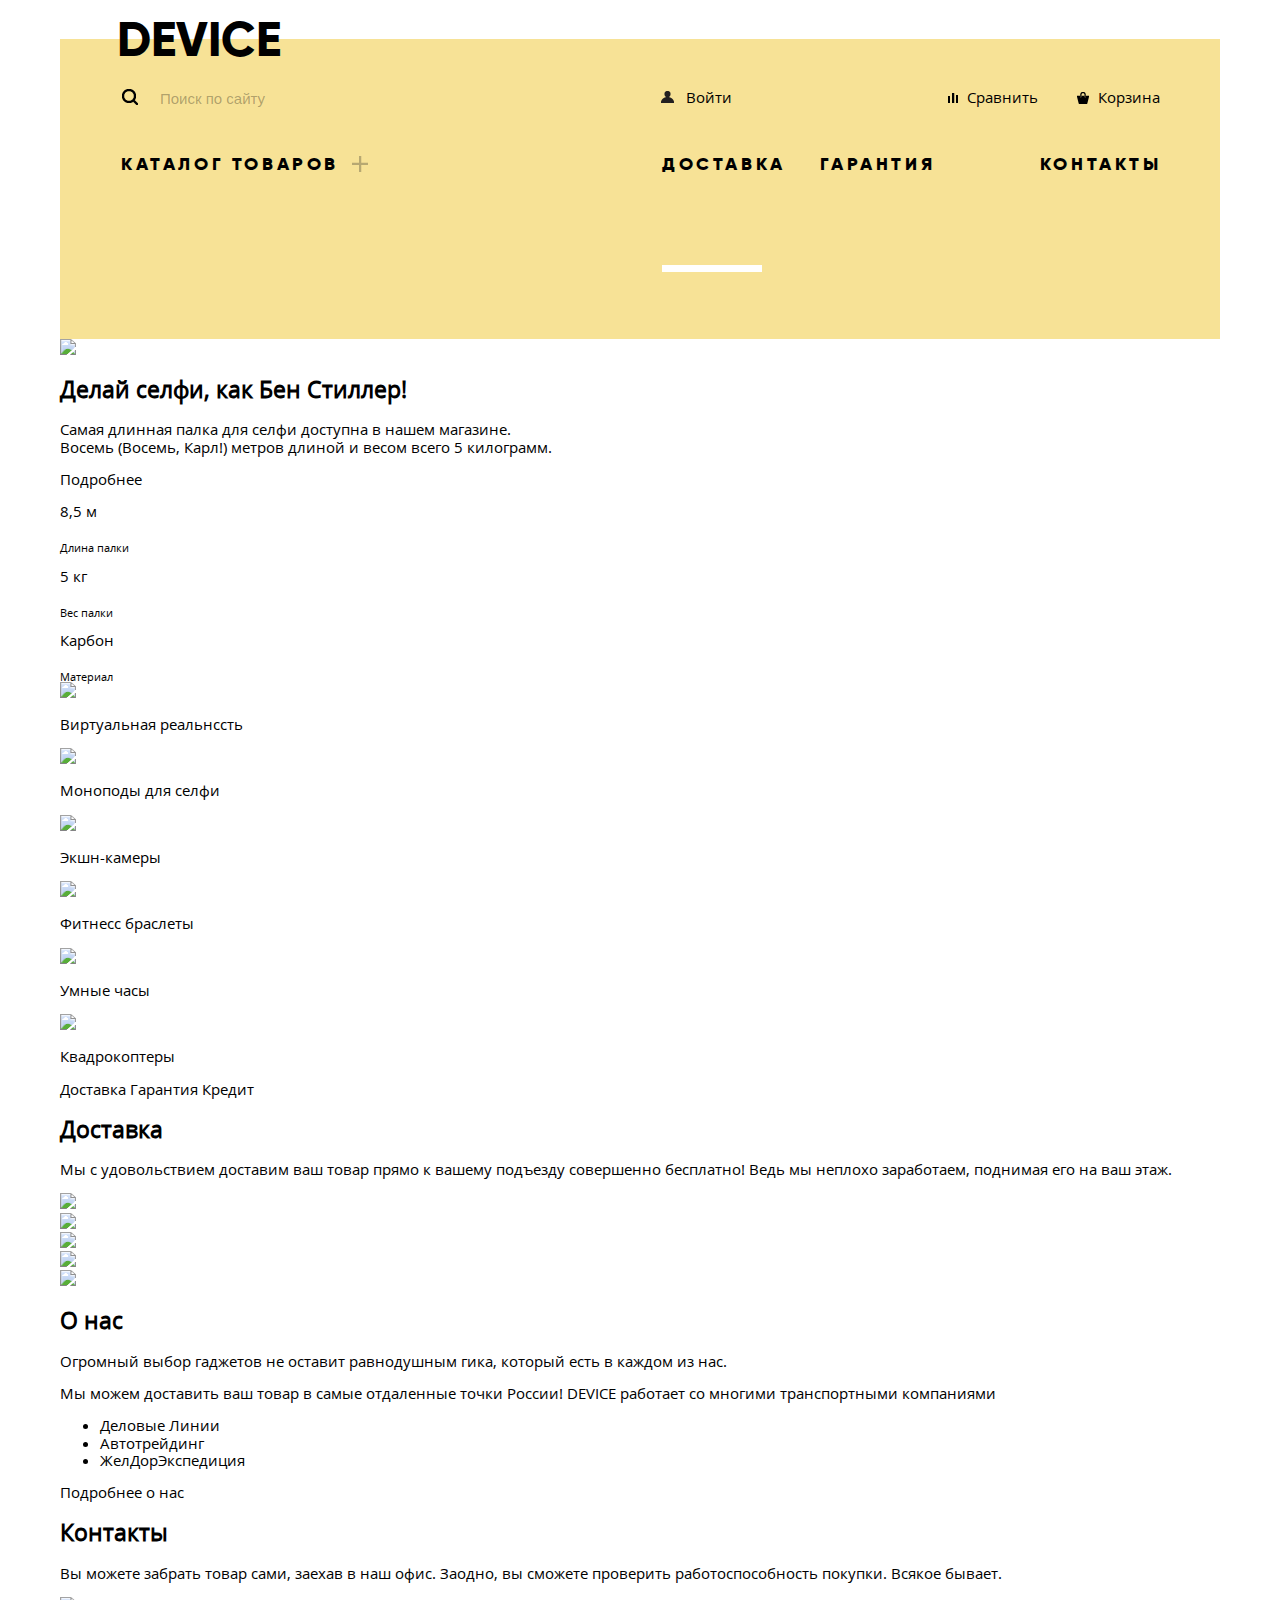
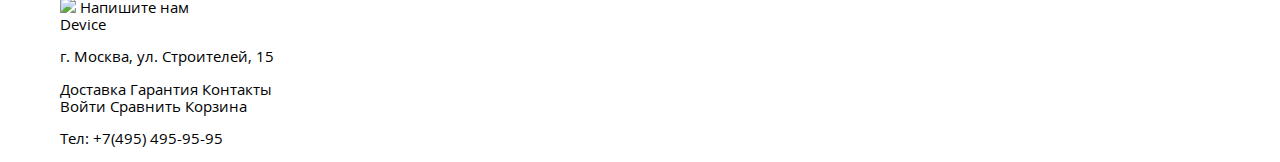
==== index.html @ 9988b288 "dropdown menu and white line" ====
<!doctype html>
<html lang="ru">
<head>
    <meta charset="UTF-8">
    <title>Device</title>
    <link rel="stylesheet" href="css/normalize.css">
    <link rel="stylesheet" href="css/style.css">
</head>
<body>
<header>
    <div class="container">
        <a class="device-logo-header">Device</a>
        <div class="header-orange-background clearfix">
            <div class="top-nav clearfix">
                <nav class="nav-left">
                    <form class="search-form">
                        <label for="search-label"></label>
                        <input id="search-label" type="text" name="search-field" placeholder="Поиск по сайту">
                        <button>Найти</button>
                    </form>
                </nav>
                <nav class="nav-right">
                    <a href="#">Войти</a>
                    <a href="#">Сравнить</a>
                    <a href="#">Корзина</a>
                </nav>
            </div>
            <div class="bottom-nav">
                <nav class="nav-left">
                    <input class="dropdown-checkbox" type="checkbox" id="dropdown-toggle">
                    <label for="dropdown-toggle"><a class="dropdown-link">Каталог товаров</a></label>
                    <nav class="dropdown-menu">
                        <ul>
                            <li><a href="#">Виртуальная реальность</a></li>
                            <li><a href="#">Фитнесс-браслеты</a></li>
                            <li><a href="#">Квадрокоптеры</a></li>
                        </ul>
                        <ul>
                            <li><a href="#">Моноподы для селфи</a></li>
                            <li><a href="#">Умные часы</a></li>
                        </ul>
                        <ul>
                            <li><a href="#">Экшн-камеры</a></li>
                        </ul>
                    </nav>
                </nav>
                <nav class="nav-right">
                    <a href="#">Доставка</a>
                    <a href="#">Гарантия</a>
                    <a href="#">Контакты</a>
                    <div class="white-line">
                    </div>
                </nav>
            </div>

        </div>
        <section class="slider">
            <img class="slider-image" width="#" height="" src="#">
            <div class="slider-description">
                <h2>Делай селфи, как Бен Стиллер!</h2>
                <p>Самая длинная палка для селфи доступна в нашем магазине.<br>
                    Восемь (Восемь, Карл!) метров длиной и весом всего 5 килограмм.
                </p>
                <a class="button">Подробнее</a>
                <div class="slider-buttons"></div>
                <div class="item-specification">
                    <div class="item-description-1">
                        <p>8,5 м</p>
                        <sub>Длина палки</sub>
                    </div>

                    <div class="item-description-2">
                        <p>5 кг</p>
                        <sub>Вес палки</sub>
                    </div>

                    <div class="item-description-3">
                        <p>Карбон</p>
                        <sub>Материал</sub>
                    </div>
                </div>
            </div>
        </section>
    </div>
</header>
<main>
    <div class="container">
        <section class="goods-categories">
            <div class="goods-categories-item">
                <img width="" height="" src="#">
                <p>Виртуальная реальнссть</p>
            </div>

            <div class="goods-categories-item">
                <img width="" height="" src="#">
                <p>Моноподы для селфи</p>
            </div>

            <div class="goods-categories-item">
                <img width="" height="" src="#">
                <p>Экшн-камеры</p>
            </div>

            <div class="goods-categories-item">
                <img width="" height="" src="#">
                <p>Фитнесс браслеты</p>
            </div>

            <div class="goods-categories-item">
                <img width="" height="" src="#">
                <p>Умные часы</p>
            </div>

            <div class="goods-categories-item">
                <img width="" height="" src="#">
                <p>Квадрокоптеры</p>
            </div>
        </section>
    </div>
    <section class="delivery">
        <div class="container">
            <div class="delivery-left-column">
                <a>Доставка</a>
                <a class="button">Гарантия</a>
                <a class="button">Кредит</a>
            </div>
            <div class="delivery-right-column">
                <h2>Доставка</h2>
                <p>Мы с удовольствием доставим ваш товар прямо к вашему подъезду совершенно бесплатно! Ведь мы неплохо
                    заработаем, поднимая его на ваш этаж.</p>
                <img width="" height="" src="#">
            </div>
        </div>
    </section>
    <section class="brands">
        <div class="container">
            <div class="brand-item"><img src="#" width="" height=""></div>
            <div class="brand-item"><img src="#" width="" height=""></div>
            <div class="brand-item"><img src="#" width="" height=""></div>
            <div class="brand-item"><img src="#" width="" height=""></div>
        </div>
    </section>
    <section class="about-and-contacts">
        <div class="container">
            <div class="about">
                <h2>О нас</h2>
                <p>Огромный выбор гаджетов не оставит равнодушным гика, который есть в каждом из нас.</p>
                <p>Мы можем доставить ваш товар в самые отдаленные точки России! DEVICE работает со многими
                    транспортными компаниями</p>
                <ul>
                    <li>Деловые Линии</li>
                    <li>Автотрейдинг</li>
                    <li>ЖелДорЭкспедиция</li>
                </ul>
                <a class="button">Подробнее о нас</a>
            </div>
            <div class="contacts">
                <h2>Контакты</h2>
                <p>
                    Вы можете забрать товар сами, заехав в наш офис. Заодно, вы сможете проверить работоспособность
                    покупки.
                    Всякое бывает.
                </p>
                <img width="" height="" src="#">
                <a class="button">Напишите нам</a>
            </div>
        </div>
    </section>
</main>
<footer>
    <div class="container">
        <div class="footer-left">
            <a class="device-logo-footer">Device</a>
            <p>г. Москва, ул. Строителей, 15</p>
        </div>
        <div class="footer-center">
            <a>Доставка</a>
            <a>Гарантия</a>
            <a>Контакты</a>
            <div class="footer-soc-buttons">
                <a href="#"></a>
                <a href="#"></a>
                <a href="#"></a>
            </div>
        </div>
        <div class="footer-right">
            <a>Войти</a>
            <a>Сравнить</a>
            <a>Корзина</a>
            <p class="footer-tel">Тел: +7(495) 495-95-95 </p>
            <a class="footer-logo"></a>
        </div>
    </div>
</footer>
</body>
</html>
---- css/style.css ----
/* --------------------- general ------------------- */

@font-face {
    font-family: "Gilroy";
    src: url(../fonts/gilroylight.woff);
    font-weight: 300;
}

@font-face {
    font-family: "Gilroy";
    src: url(../fonts/gilroyextrabold.woff);
    font-weight: 800;
}

@font-face {
    font-family: "Open Sans";
    src: url(../fonts/opensans.woff);
    font-weight: normal;
}

@font-face {
    font-family: "Open Sans";
    src: url(../fonts/opensanslight.woff);
    font-weight: 300;
}

body {
    font-family: "Open Sans", Arial, sans-serif;
    font-size: 15px;
}

.container {
    width: 1200px;
    padding: 0 20px;
    margin: 0 auto;
    box-sizing: border-box;
}

.clearfix::after {
    content: "";
    display: block;
    clear: both;
}

/* --------------------- header ------------------- */
header a {
    color: black;
    text-decoration: none;
}

.header-orange-background {
    position: relative;
    max-height: 300px;
    background-color: #f7e296;
    padding: 50px 56px;
    padding-bottom: 67px;
    margin-top: -16px;
}

.device-logo-header {
    font-family: "Gilroy", "Verdana", sans-serif;
    font-size: 48px;
    font-weight: 800;
    text-transform: uppercase;
    position: relative;
    top: 12px;
    left: 57px;
    z-index: 10;
}

.nav-left {
    float: left;
    width: 502px;
}

.nav-right {
    float: right;
    width: 502px;
}

.top-nav {
    margin-bottom: 25px;
}

.top-nav .nav-left {
    margin-left: 44px;
    height: 40px;
}

.search-form {
    float: left;
    margin-left: -35px;
    width: 400px;
    background-color: #f7e296;
    border: none;
    padding-bottom: 14px;
    background-repeat: no-repeat;
}

.search-form button {
    position: absolute;
    top: 34px;
    left: 400px;
    background-color: #f7e296;
    border: 2px solid black;
    padding: 15px 20px;
    display: none;
}


.search-form input {
    background-color: #f7e296;
    border: none;
    width: 353px;
    padding-left: 35px;
}

.search-form label {
    position: absolute;
    left: 62px;
    width: 20px;
    height: 20px;
    content: "";
    background-image: url("../img/spritesheet.png");
    background-position: -20px -287px;
    cursor: pointer;
}

.search-form input::placeholder {
    color: rgba(0, 0, 0, 0.3);
}

.top-nav .nav-right a {
    margin-left: 24px;
}

.top-nav .nav-right a:nth-of-type(1) {
    margin-right: 207px;
}

.top-nav .nav-right a:nth-of-type(3) {
    margin-left: 56px;
}

.top-nav .nav-right a:nth-of-type(1)::before {
    position: absolute;
    top: 52px;
    left: 601px;
    content: '';
    width: 26px;
    height: 26px;
    background-image: url("../img/spritesheet.png");
    background-position: -20px -439px;
}

.top-nav .nav-right a:nth-of-type(2)::before {
    position: absolute;
    top: 54px;
    left: 888px;
    content: '';
    width: 26px;
    height: 26px;
    background-image: url("../img/spritesheet.png");
    background-position: -20px -72px;
}

.top-nav .nav-right a:nth-of-type(3)::before {
    position: absolute;
    top: 53px;
    left: 1017px;
    content: '';
    width: 26px;
    height: 26px;
    background-image: url("../img/spritesheet.png");
    background-position: -20px -20px;
}

.bottom-nav {
    font-family: "Gilroy", Verdana, sans-serif;
    font-size: 18px;
    letter-spacing: 0.2em;
    font-weight: 800;
    text-transform: uppercase;
}

.bottom-nav .nav-right a {
    margin-right: 26px;
}

.bottom-nav .nav-right a:last-of-type {
    margin-left: 70px;
    margin-right: 0;
}

.bottom-nav .nav-left a:first-of-type {
    margin-left: 5px;
}

/* ---------------- dropdown menu
 -----------------*/

.dropdown-menu {
    position: absolute;
    top: 145px;
    left: 15px;
    width: 1100px;
    display: none;

    background-color: #f7e296;
    z-index: 100;
}

.dropdown-checkbox {
    display: none;
}

.dropdown-link {
    cursor: pointer;
}

.dropdown-link::after {
    position: absolute;
    top: 117px;
    left: 292px;
    content: '';
    width: 26px;
    height: 26px;
    background-image: url("../img/spritesheet.png");
    background-position: -20px -231px;
    cursor: pointer
}

.dropdown-checkbox:checked ~ .dropdown-menu {
    display: block;
}

.dropdown-menu li {
    margin: 0;
    padding: 0;
    list-style: none;
    display: inline-block;
}

.dropdown-menu a {
    font-family: "Open Sans", "Verdana", sans-serif;
    font-size: 15px;
    text-transform: none;
    letter-spacing: normal;
    font-weight: 400;
}

/* ------------  hover and
                 focus states
 */


.device-logo-header:hover {
    color: #464646;
}

.device-logo-header:focus {
    color: #666666;
}

.top-nav a:hover {
    color: rgba(0,0,0, 0.6);
}

.top-nav a:focus {
    color: rgba(0,0,0, 0.3)
}

.top-nav a:hover::before {
    opacity: 0.6;
}

.top-nav a:focus::before {
    opacity: 0.3;
}

.bottom-nav a:hover {
    color: rgba(0,0,0, 0.6);
}

.bottom-nav a:focus {
    color: rgba(0,0,0, 0.3);
}



.bottom-nav a:hover::after {
    opacity: 0.6;
}

.bottom-nav a:focus::after {
    opacity: 0.3;
}


.search-form input:hover::placeholder {
    color: rgba(0, 0, 0, 0.6);
}


.search-form input:focus {
    outline: none;
    border-bottom: 2px solid black;
    padding-bottom: 15px;
}

.search-form input:focus + button {
    display: block;
}

.search-form input:focus + button:hover {
    background-color: black;
    color: white;
    cursor: pointer;
}


.search-form input:focus + button:focus {
    background-color: black;
    color: rgba(255,255,255, 0.3);
    display: block;
}

.search-form button:hover {
    display: inline-block;
    background-color: black;
    color: rgba(255,255,255, 0.3);
}



/* --------------------- index.html ------------------- */
.white-line {
    background-color: #fff;
    width: 100px;
    height: 7px;
    margin-top: 90px;
}





/* --------------------- catalog.html ------------------- */
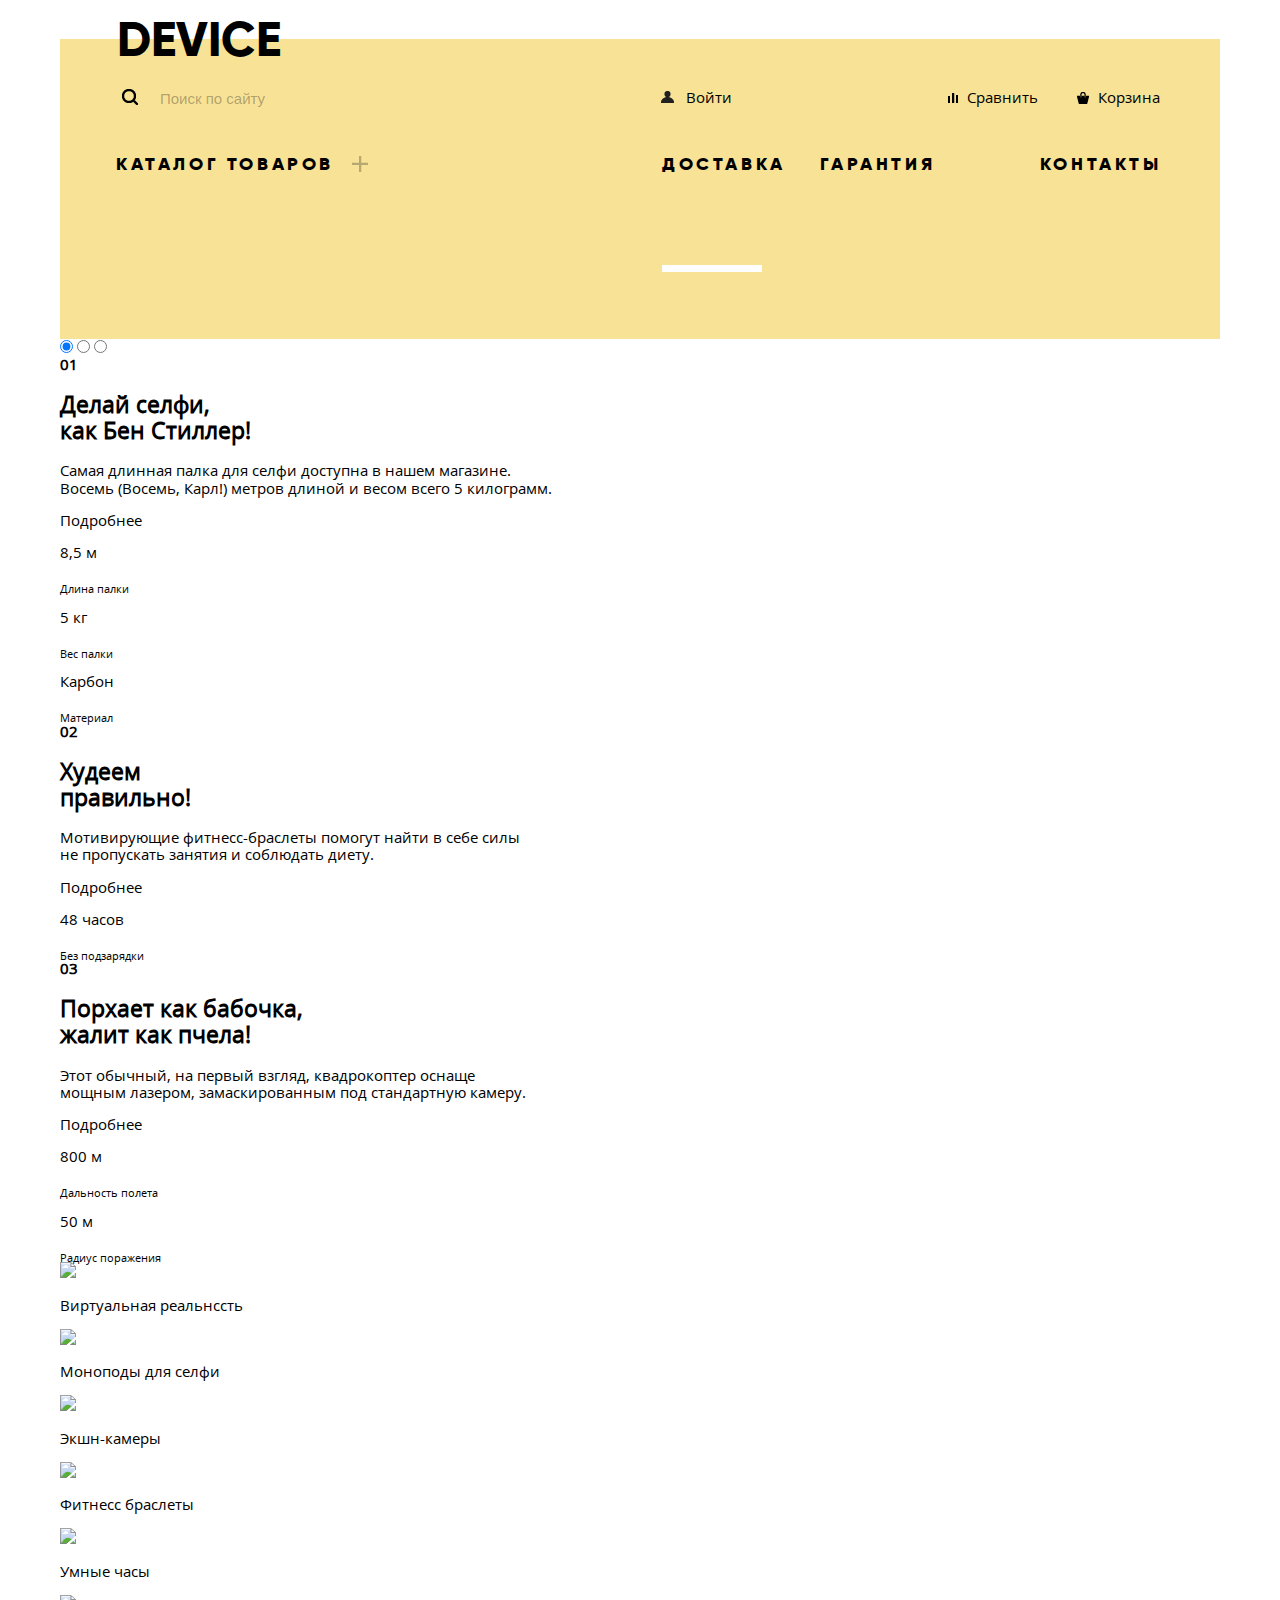
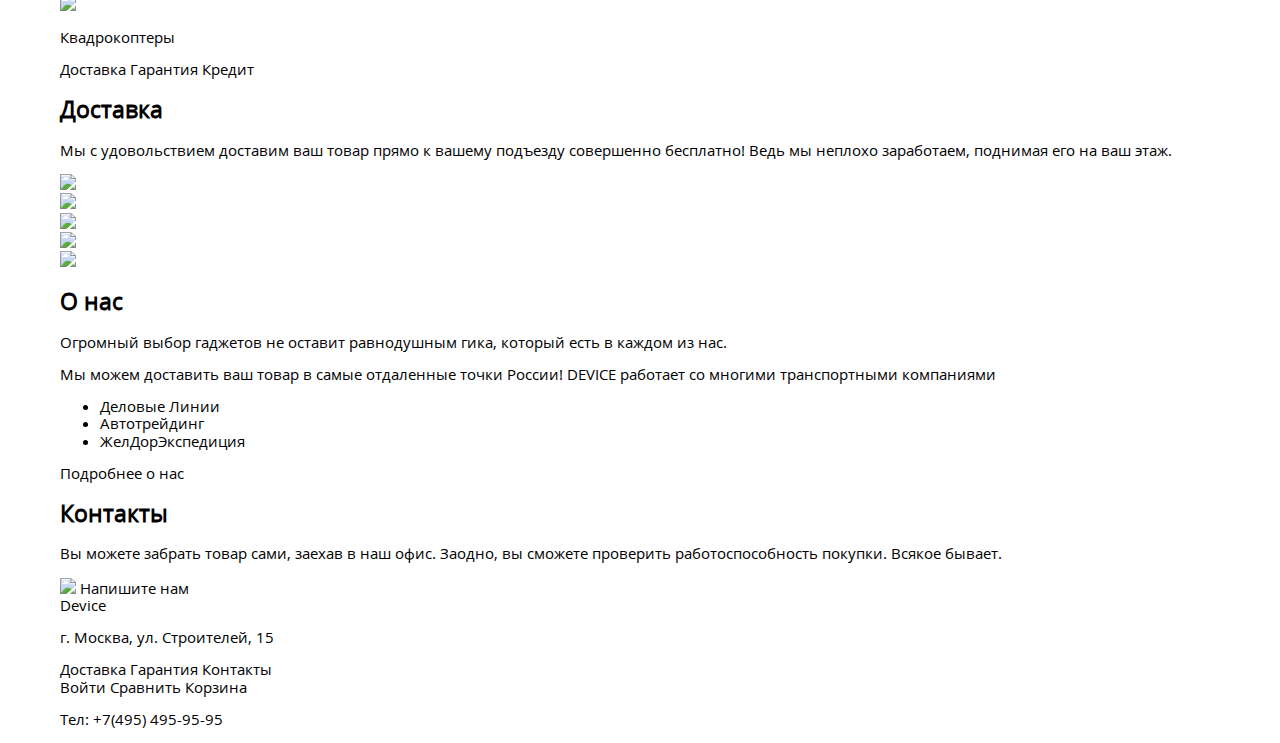
==== commit 18c8d022: "html mark-up for slider rewritten" ====
--- a/index.html
+++ b/index.html
@@ -28,7 +28,7 @@
             <div class="bottom-nav">
                 <nav class="nav-left">
                     <input class="dropdown-checkbox" type="checkbox" id="dropdown-toggle">
-                    <label for="dropdown-toggle"><a class="dropdown-link">Каталог товаров</a></label>
+                    <label for="dropdown-toggle" class="dropdown-link">Каталог товаров</label>
                     <nav class="dropdown-menu">
                         <ul>
                             <li><a href="#">Виртуальная реальность</a></li>
@@ -55,14 +55,21 @@
 
         </div>
         <section class="slider">
-            <img class="slider-image" width="#" height="" src="#">
-            <div class="slider-description">
-                <h2>Делай селфи, как Бен Стиллер!</h2>
+            <input type="radio" id="btn-1" name="toggle" checked>
+            <input type="radio" id="btn-2" name="toggle">
+            <input type="radio" id="btn-3" name="toggle">
+            <div class="slider-controls">
+                <label for="btn-1"></label>
+                <label for="btn-2"></label>
+                <label for="btn-3"></label>
+            </div>
+            <div class="slide">
+                <b class="slide-number">01</b>
+                <h2>Делай селфи, <br>
+                как Бен Стиллер!</h2>
                 <p>Самая длинная палка для селфи доступна в нашем магазине.<br>
-                    Восемь (Восемь, Карл!) метров длиной и весом всего 5 килограмм.
-                </p>
+                    Восемь (Восемь, Карл!) метров длиной и весом всего 5 килограмм.</p>
                 <a class="button">Подробнее</a>
-                <div class="slider-buttons"></div>
                 <div class="item-specification">
                     <div class="item-description-1">
                         <p>8,5 м</p>
@@ -80,6 +87,42 @@
                     </div>
                 </div>
             </div>
+            <div class="slide">
+                <b class="slide-number">02</b>
+                <h2>Худеем <br>
+                правильно!</h2>
+                <p>Мотивирующие фитнесс-браслеты помогут найти в себе силы<br>
+                    не пропускать занятия и соблюдать диету.</p>
+                <a class="button">Подробнее</a>
+                <div class="item-specification">
+                    <div class="item-description-1">
+                        <p>48 часов</p>
+                        <sub>Без подзарядки</sub>
+                    </div>
+                </div>
+            </div>
+            <div class="slide">
+                <b class="slide-number">03</b>
+                <h2>Порхает как бабочка, <br>
+                    жалит как пчела!</h2>
+                <p>Этот обычный, на первый взгляд, квадрокоптер оснаще<br>
+                    мощным лазером, замаскированным под стандартную камеру.
+                </p>
+                <a class="button">Подробнее</a>
+                <div class="item-specification">
+                    <div class="item-description-1">
+                        <p>800 м</p>
+                        <sub>Дальность полета</sub>
+                    </div>
+
+                    <div class="item-description-2">
+                        <p>50 м</p>
+                        <sub>Радиус поражения</sub>
+                    </div>
+                </div>
+            </div>
+
+
         </section>
     </div>
 </header>
--- a/css/style.css
+++ b/css/style.css
@@ -207,7 +207,7 @@
     display: none;
 
     background-color: #f7e296;
-    z-index: 100;
+    z-index: 1000;
 }
 
 .dropdown-checkbox {
@@ -287,13 +287,26 @@
 }
 
 
-
 .bottom-nav a:hover::after {
     opacity: 0.6;
 }
 
 .bottom-nav a:focus::after {
     opacity: 0.3;
+}
+
+.dropdown-link:active {
+    color: rgba(0,0,0, 0.3);
+}
+
+.dropdown-link::after:active {
+    color: rgba(0,0,0, 0.1);
+    opacity: 0.1;
+}
+
+.dropdown-link:hover,
+.dropdown-link:hover::after {
+    opacity: 0.6;
 }
 
 
@@ -343,6 +356,17 @@
 
 
 
+/* ------------------ slider
+
+ */
+.slider {
+    position: relative;
+    z-index: 100;
+}
+
+
+
+
 
 
 /* --------------------- catalog.html ------------------- */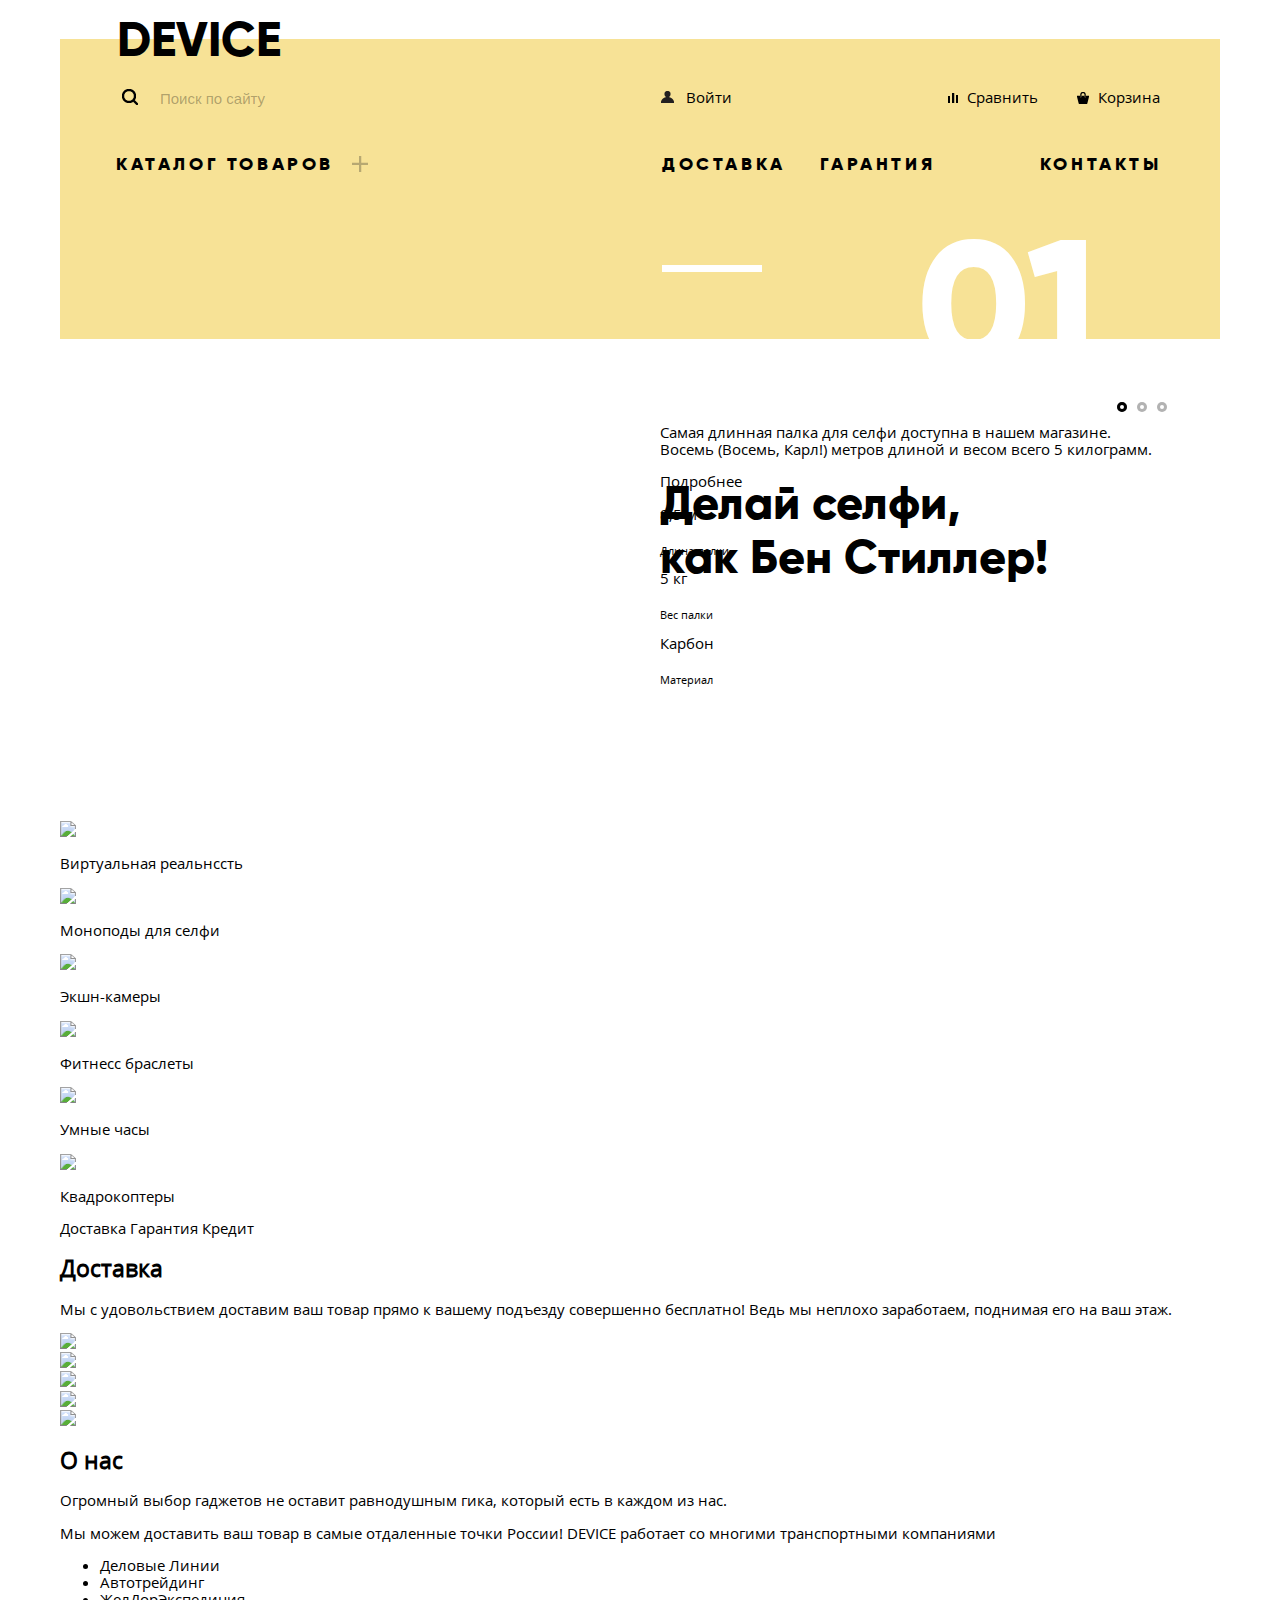
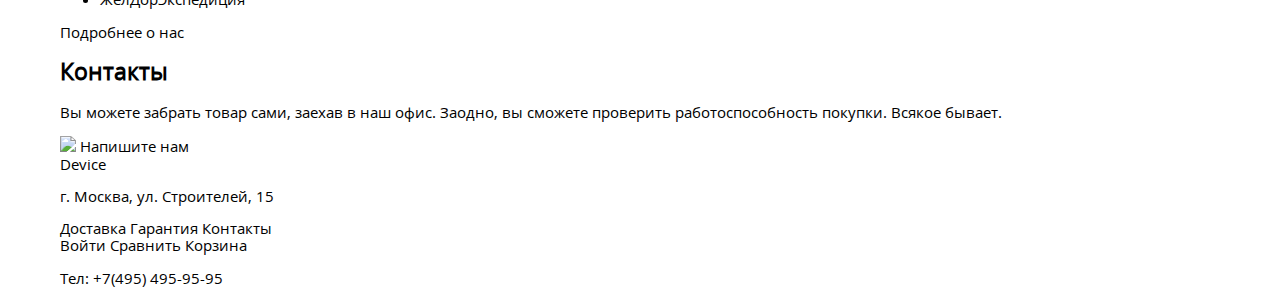
==== commit 5c8139b1: "slider in process" ====
--- a/index.html
+++ b/index.html
@@ -54,7 +54,7 @@
             </div>
 
         </div>
-        <section class="slider">
+        <section class="slider clearfix">
             <input type="radio" id="btn-1" name="toggle" checked>
             <input type="radio" id="btn-2" name="toggle">
             <input type="radio" id="btn-3" name="toggle">
@@ -63,61 +63,76 @@
                 <label for="btn-2"></label>
                 <label for="btn-3"></label>
             </div>
-            <div class="slide">
-                <b class="slide-number">01</b>
-                <h2>Делай селфи, <br>
-                как Бен Стиллер!</h2>
-                <p>Самая длинная палка для селфи доступна в нашем магазине.<br>
-                    Восемь (Восемь, Карл!) метров длиной и весом всего 5 килограмм.</p>
-                <a class="button">Подробнее</a>
-                <div class="item-specification">
-                    <div class="item-description-1">
-                        <p>8,5 м</p>
-                        <sub>Длина палки</sub>
-                    </div>
-
-                    <div class="item-description-2">
-                        <p>5 кг</p>
-                        <sub>Вес палки</sub>
-                    </div>
-
-                    <div class="item-description-3">
-                        <p>Карбон</p>
-                        <sub>Материал</sub>
+            <div class="slides">
+                <div class="slide">
+                    <div class="slide-image">
+                    </div>
+                    <div class="slide-description">
+                        <b class="slide-number">01</b>
+                        <h2>Делай селфи, <br>
+                            как Бен Стиллер!</h2>
+                        <p>Самая длинная палка для селфи доступна в нашем магазине.<br>
+                            Восемь (Восемь, Карл!) метров длиной и весом всего 5 килограмм.</p>
+                        <a class="button">Подробнее</a>
+                        <div class="item-specification">
+                            <div class="item-description-1">
+                                <p>8,5 м</p>
+                                <sub>Длина палки</sub>
+                            </div>
+
+                            <div class="item-description-2">
+                                <p>5 кг</p>
+                                <sub>Вес палки</sub>
+                            </div>
+
+                            <div class="item-description-3">
+                                <p>Карбон</p>
+                                <sub>Материал</sub>
+                            </div>
+                        </div>
                     </div>
                 </div>
-            </div>
-            <div class="slide">
-                <b class="slide-number">02</b>
-                <h2>Худеем <br>
-                правильно!</h2>
-                <p>Мотивирующие фитнесс-браслеты помогут найти в себе силы<br>
-                    не пропускать занятия и соблюдать диету.</p>
-                <a class="button">Подробнее</a>
-                <div class="item-specification">
-                    <div class="item-description-1">
-                        <p>48 часов</p>
-                        <sub>Без подзарядки</sub>
+                <div class="slide">
+                    <div class="slide-image">
+                    </div>
+                    <div class="slide-description">
+                        <b class="slide-number">02</b>
+                        <h2>Худеем <br>
+                            правильно!</h2>
+                        <p>Мотивирующие фитнесс-браслеты помогут найти в себе силы<br>
+                            не пропускать занятия и соблюдать диету.</p>
+                        <a class="button">Подробнее</a>
+                        <div class="item-specification">
+                            <div class="item-description-1">
+                                <p>48 часов</p>
+                                <sub>Без подзарядки</sub>
+                            </div>
+                        </div>
                     </div>
                 </div>
-            </div>
-            <div class="slide">
-                <b class="slide-number">03</b>
-                <h2>Порхает как бабочка, <br>
-                    жалит как пчела!</h2>
-                <p>Этот обычный, на первый взгляд, квадрокоптер оснаще<br>
-                    мощным лазером, замаскированным под стандартную камеру.
-                </p>
-                <a class="button">Подробнее</a>
-                <div class="item-specification">
-                    <div class="item-description-1">
-                        <p>800 м</p>
-                        <sub>Дальность полета</sub>
-                    </div>
-
-                    <div class="item-description-2">
-                        <p>50 м</p>
-                        <sub>Радиус поражения</sub>
+                <div class="slide">
+                    <div class="slide-image">
+
+                    </div>
+                    <div class="slide-description">
+                        <b class="slide-number">03</b>
+                        <h2>Порхает как бабочка, <br>
+                            жалит как пчела!</h2>
+                        <p>Этот обычный, на первый взгляд, квадрокоптер оснаще<br>
+                            мощным лазером, замаскированным под стандартную камеру.
+                        </p>
+                        <a class="button">Подробнее</a>
+                        <div class="item-specification">
+                            <div class="item-description-1">
+                                <p>800 м</p>
+                                <sub>Дальность полета</sub>
+                            </div>
+
+                            <div class="item-description-2">
+                                <p>50 м</p>
+                                <sub>Радиус поражения</sub>
+                            </div>
+                        </div>
                     </div>
                 </div>
             </div>
--- a/css/style.css
+++ b/css/style.css
@@ -242,7 +242,7 @@
 }
 
 .dropdown-menu a {
-    font-family: "Open Sans", "Verdana", sans-serif;
+    font-family: "Open Sans", "Arial", sans-serif;
     font-size: 15px;
     text-transform: none;
     letter-spacing: normal;
@@ -361,10 +361,98 @@
  */
 .slider {
     position: relative;
+    bottom: 137px;
     z-index: 100;
 }
 
-
+.slider-image {
+    float: left;
+    width: 500px;
+    margin-left: 60px;
+    position: relative;
+}
+
+.slide-description {
+    float: right;
+    width: 500px;
+    margin-right: 60px;
+    position: relative;
+}
+
+.slider input[type=radio]{
+    position: absolute;
+    opacity: 0;
+}
+
+.slider-controls {
+    position: absolute;
+    right: 50px;
+    top: 200px;
+    z-index: 2000;
+}
+
+.slider-controls label {
+    display: inline-block;
+    width: 4px;
+    height: 4px;
+    margin: 0 3px;
+    background: white;
+    border: 3px solid rgba(0,0,0, .3);
+    vertical-align: top;
+    border-radius: 50%;
+    cursor: pointer;
+}
+
+
+#btn-1:checked ~ .slider-controls label[for="btn-1"]::after,
+#btn-2:checked ~ .slider-controls label[for="btn-2"]::after,
+#btn-3:checked ~ .slider-controls label[for="btn-3"]::after {
+    position: relative;
+    bottom: 3px;
+    right: 26px;
+    display: block;
+    content: "";
+    width: 4px;
+    height: 4px;
+    margin-left: 23px;
+    background-color: white;
+    border: 3px solid black;
+    border-radius: 50%;
+}
+
+.slide {
+    display: none;
+}
+
+#btn-1:checked ~ .slides .slide:nth-child(1) {
+    display: block;
+}
+#btn-2:checked ~ .slides .slide:nth-child(2) {
+    display: block;
+}
+#btn-3:checked ~ .slides .slide:nth-child(3) {
+    display: block;
+}
+
+.slide b {
+    position: relative;
+    left: 257px;
+    font-family: "Gilroy", "Verdana", sans-serif;
+    font-size: 180px;
+    font-weight: 900;
+    color: white;
+}
+
+.slide h2 {
+    padding: 0;
+    margin: 0;
+    position: absolute;
+    bottom: 100px;
+    left: 0;
+    font-family: "Gilroy", "Verdana", sans-serif;
+    font-size: 47px;
+    font-weight: 900;
+}
 
 
 
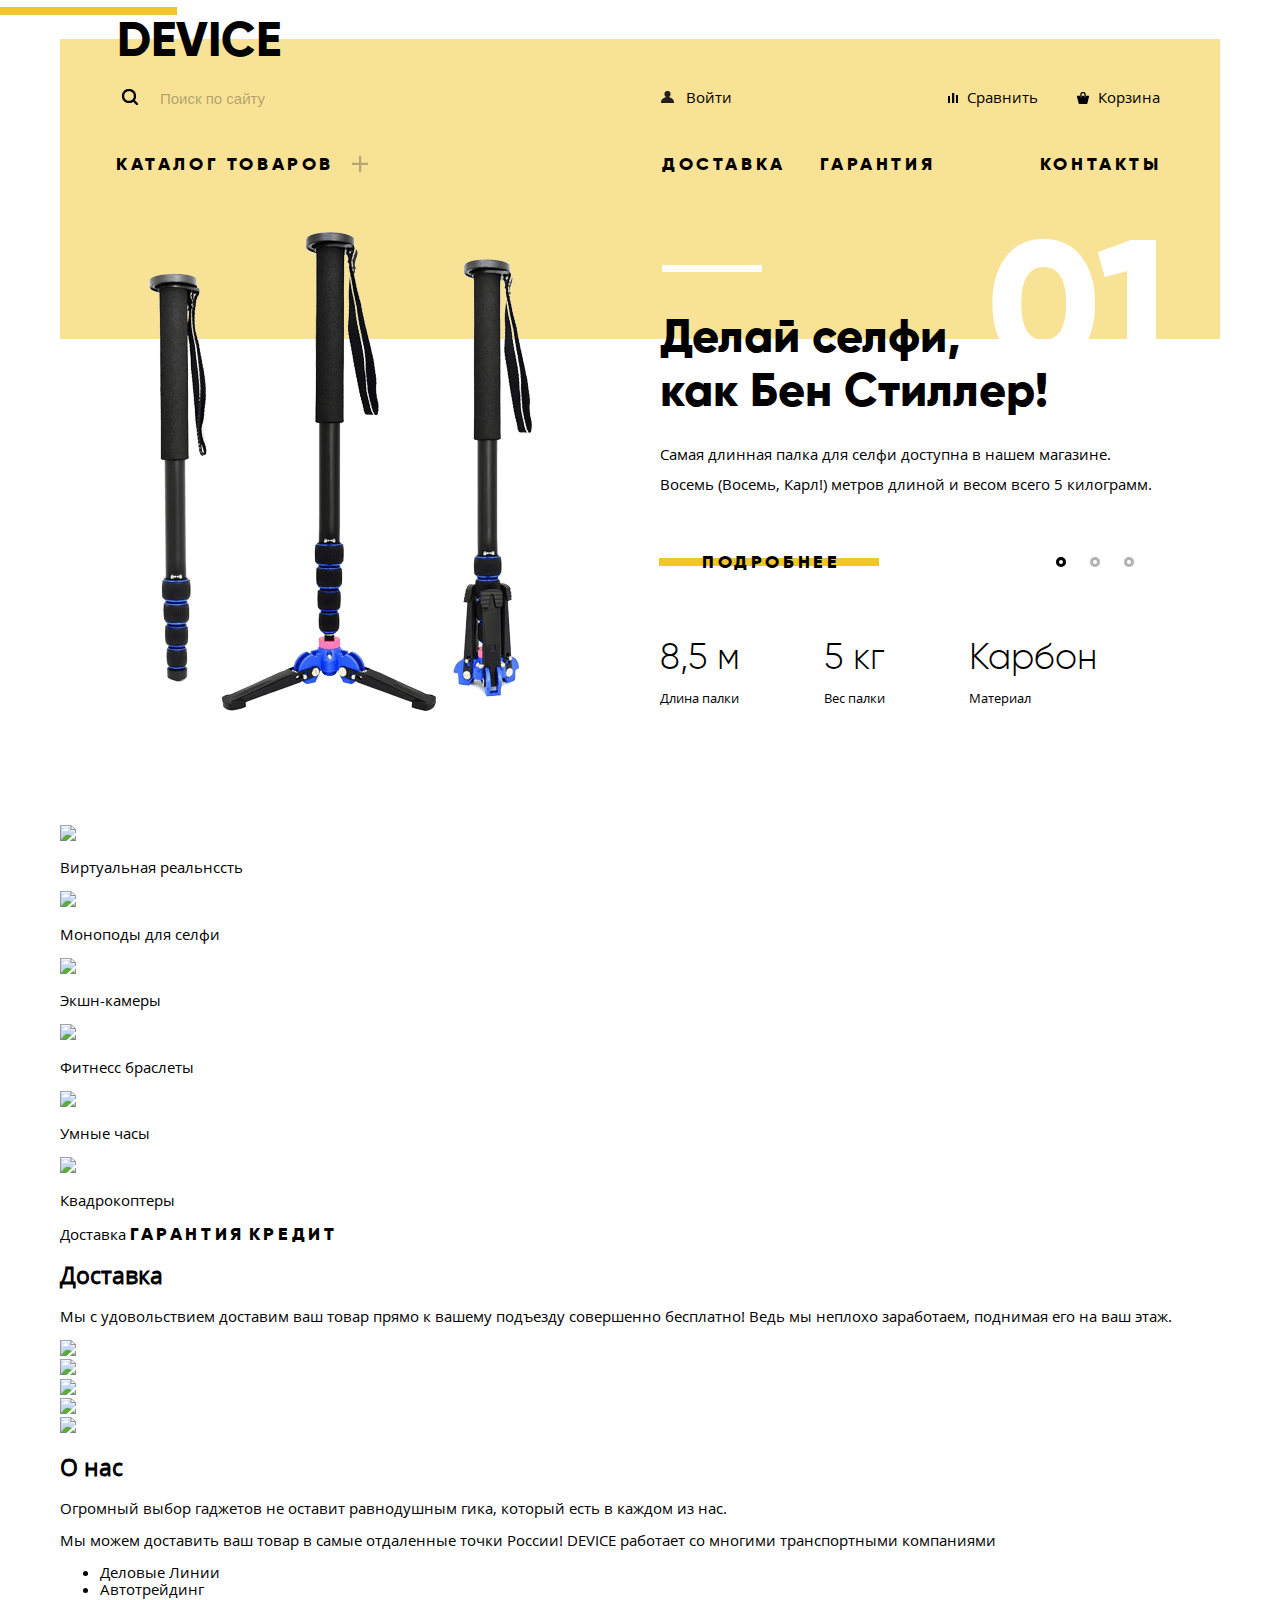
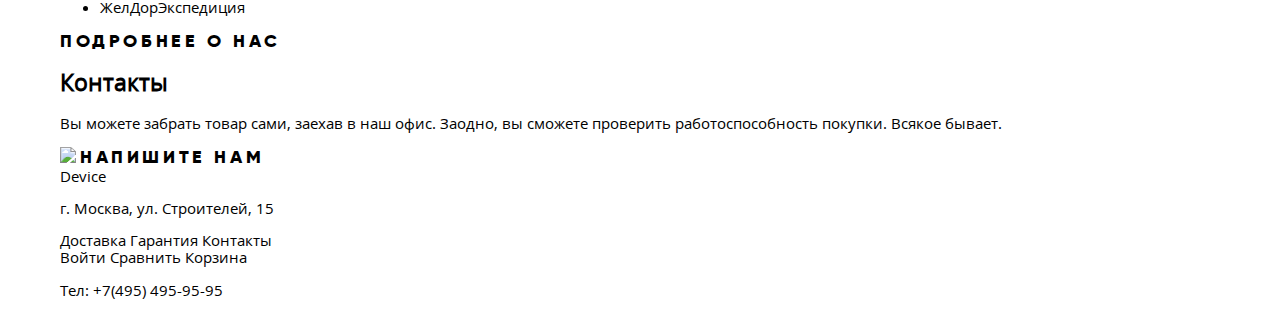
==== commit 04d89341: "made images-slider" ====
--- a/index.html
+++ b/index.html
@@ -74,22 +74,22 @@
                         <p>Самая длинная палка для селфи доступна в нашем магазине.<br>
                             Восемь (Восемь, Карл!) метров длиной и весом всего 5 килограмм.</p>
                         <a class="button">Подробнее</a>
-                        <div class="item-specification">
-                            <div class="item-description-1">
+                        <ul class="item-specification">
+                            <li class="item-characteristics">
                                 <p>8,5 м</p>
                                 <sub>Длина палки</sub>
-                            </div>
-
-                            <div class="item-description-2">
+                            </li>
+
+                            <li class="item-characteristics">
                                 <p>5 кг</p>
                                 <sub>Вес палки</sub>
-                            </div>
-
-                            <div class="item-description-3">
+                            </li>
+
+                            <li class="item-characteristics">
                                 <p>Карбон</p>
                                 <sub>Материал</sub>
-                            </div>
-                        </div>
+                            </li>
+                        </ul>
                     </div>
                 </div>
                 <div class="slide">
@@ -102,12 +102,12 @@
                         <p>Мотивирующие фитнесс-браслеты помогут найти в себе силы<br>
                             не пропускать занятия и соблюдать диету.</p>
                         <a class="button">Подробнее</a>
-                        <div class="item-specification">
-                            <div class="item-description-1">
+                        <ul class="item-specification">
+                            <li class="item-characteristics">
                                 <p>48 часов</p>
                                 <sub>Без подзарядки</sub>
-                            </div>
-                        </div>
+                            </li>
+                        </ul>
                     </div>
                 </div>
                 <div class="slide">
@@ -122,17 +122,17 @@
                             мощным лазером, замаскированным под стандартную камеру.
                         </p>
                         <a class="button">Подробнее</a>
-                        <div class="item-specification">
-                            <div class="item-description-1">
+                        <ul class="item-specification">
+                            <li class="item-characteristics">
                                 <p>800 м</p>
                                 <sub>Дальность полета</sub>
-                            </div>
-
-                            <div class="item-description-2">
+                            </li>
+
+                            <li class="item-characteristics">
                                 <p>50 м</p>
                                 <sub>Радиус поражения</sub>
-                            </div>
-                        </div>
+                            </li>
+                        </ul>
                     </div>
                 </div>
             </div>
--- a/css/style.css
+++ b/css/style.css
@@ -40,6 +40,37 @@
     content: "";
     display: block;
     clear: both;
+}
+
+.button {
+    font-family: "Gilroy", "Verdana", sans-serif;
+    font-size: 18px;
+    font-weight: 800;
+    text-transform: uppercase;
+    letter-spacing: 0.2em;
+    cursor: pointer;
+}
+
+.button::after {
+    position: absolute;
+    top: 7px;
+    left: -43px;
+    content: "";
+    width: 220px;
+    height: 8px;
+    background-color: #f0c52e;
+    z-index: -1;
+    cursor: pointer;
+}
+
+.button::after:hover {
+    cursor: pointer;
+}
+
+.button:hover::after {
+    height: 40px;
+    top: -10px;
+    cursor: pointer;
 }
 
 /* --------------------- header ------------------- */
@@ -365,7 +396,7 @@
     z-index: 100;
 }
 
-.slider-image {
+.slide-image {
     float: left;
     width: 500px;
     margin-left: 60px;
@@ -386,8 +417,8 @@
 
 .slider-controls {
     position: absolute;
-    right: 50px;
-    top: 200px;
+    right: 76px;
+    top: 355px;
     z-index: 2000;
 }
 
@@ -395,7 +426,7 @@
     display: inline-block;
     width: 4px;
     height: 4px;
-    margin: 0 3px;
+    margin: 0 10px;
     background: white;
     border: 3px solid rgba(0,0,0, .3);
     vertical-align: top;
@@ -436,7 +467,7 @@
 
 .slide b {
     position: relative;
-    left: 257px;
+    left: 327px;
     font-family: "Gilroy", "Verdana", sans-serif;
     font-size: 180px;
     font-weight: 900;
@@ -447,14 +478,81 @@
     padding: 0;
     margin: 0;
     position: absolute;
-    bottom: 100px;
+    top: 107px;
     left: 0;
     font-family: "Gilroy", "Verdana", sans-serif;
     font-size: 47px;
     font-weight: 900;
 }
 
-
+.slide p {
+    position: relative;
+    top: 15px;
+    line-height: 2em;
+}
+
+.slide .button {
+    position: relative;
+    top: 53px;
+    left: 42px;
+}
+
+.item-specification {
+    margin: 0;
+    padding: 0;
+    position: relative;
+    top: 70px;
+}
+
+.item-specification li {
+    position: relative;
+    bottom: 20px;
+    display: inline-block;
+    list-style: none;
+    margin-right: 80px;
+}
+
+.item-specification li:last-child {
+    margin-right: 0;
+}
+
+.item-specification p {
+    font-family: "Gilroy", "Verdana", sans-serif;
+    font-size: 36px;
+}
+
+.item-specification sub {
+    position: relative;
+    bottom: 25px;
+    font-size: 13px;
+}
+
+.slide:nth-child(1) .slide-image {
+    top: 26px;
+    left: 28px;
+    width: 384px;
+    height: 486px;
+    background-image: url("../img/slider-1.png");
+    background-repeat: no-repeat;
+}
+
+.slide:nth-child(2) .slide-image {
+    top: 60px;
+    left: 40px;
+    width: 345px;
+    height: 485px;
+    background-image: url("../img/slider-2.png");
+    background-repeat: no-repeat;
+}
+
+.slide:nth-child(3) .slide-image {
+    top: 90px;
+    left: -20px;
+    width: 526px;
+    height: 334px;
+    background-image: url("../img/slider-3.png");
+    background-repeat: no-repeat;
+}
 
 
 /* --------------------- catalog.html ------------------- */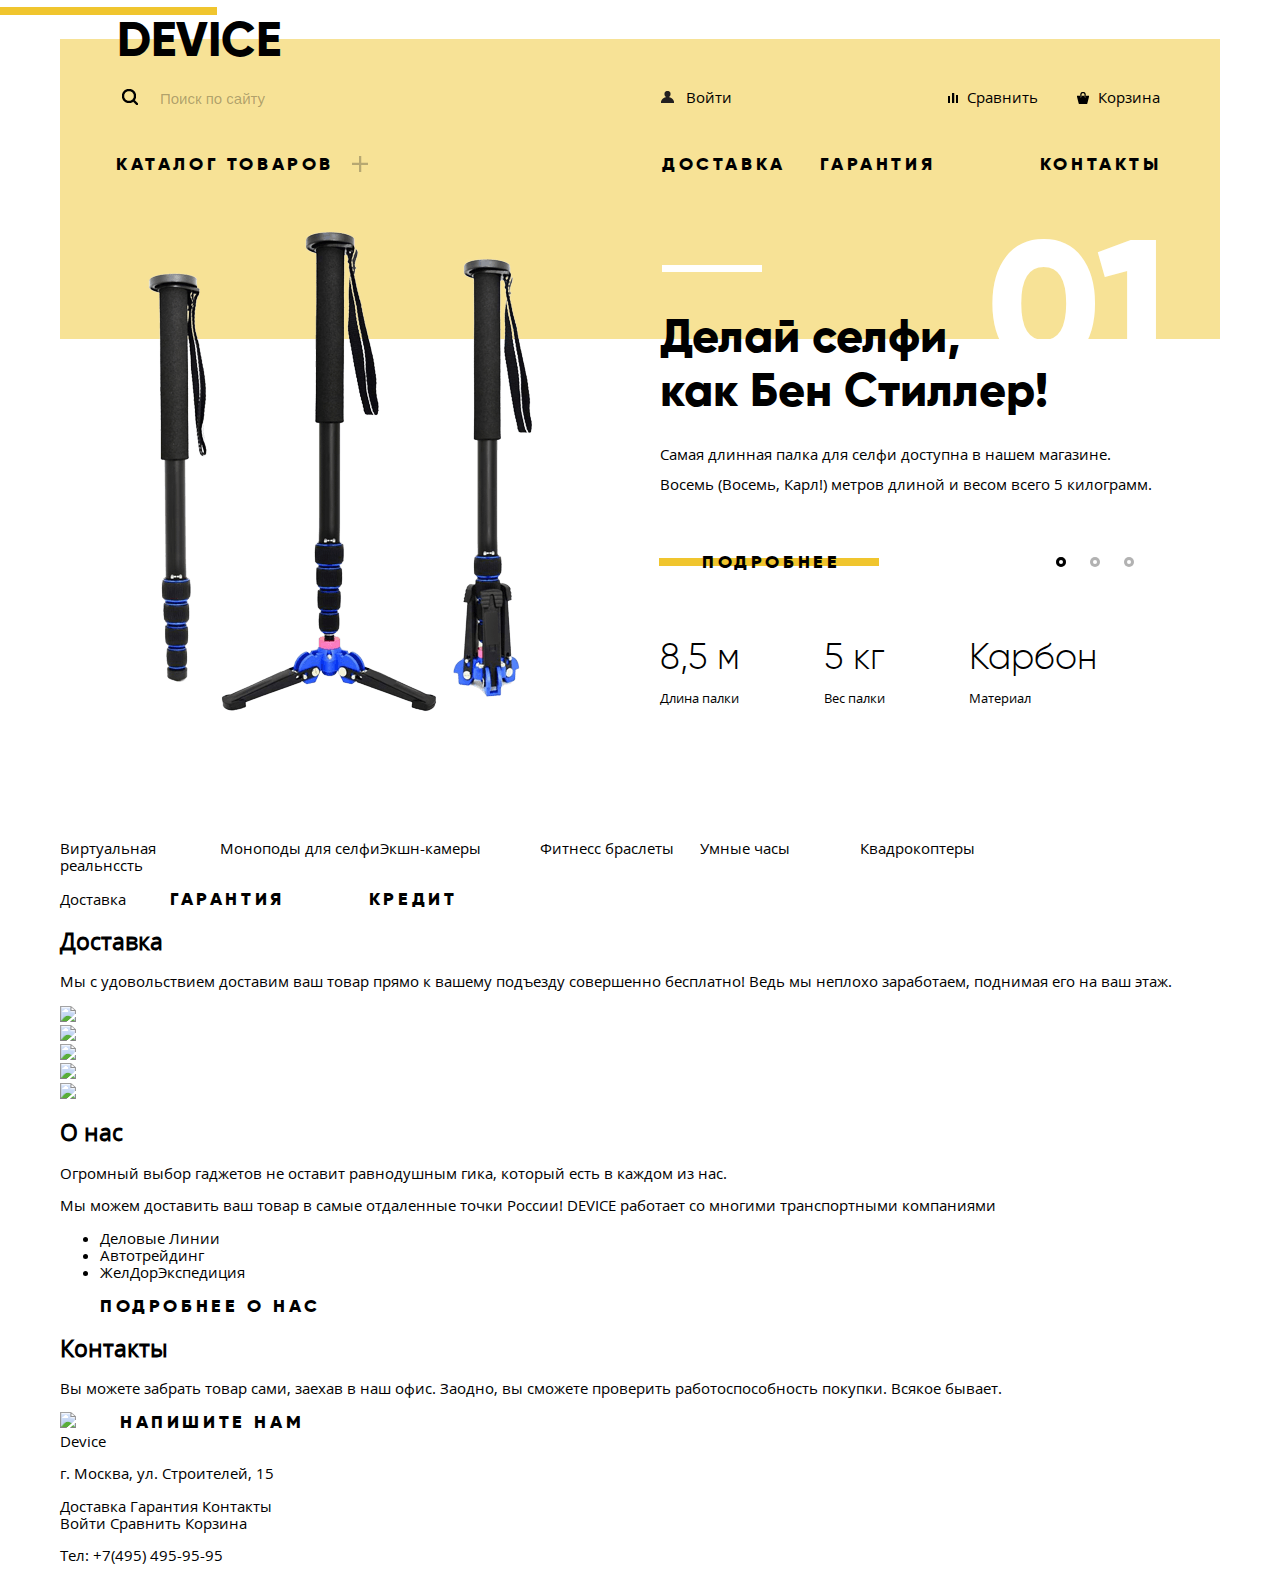
==== commit f52f7289: "made button focus state" ====
--- a/index.html
+++ b/index.html
@@ -136,41 +136,39 @@
                     </div>
                 </div>
             </div>
-
-
         </section>
     </div>
 </header>
 <main>
     <div class="container">
-        <section class="goods-categories">
-            <div class="goods-categories-item">
-                <img width="" height="" src="#">
+        <section class="goods-categories clearfix">
+            <div class="goods-categories-item">
+                <div class="item-img"></div>
                 <p>Виртуальная реальнссть</p>
             </div>
 
             <div class="goods-categories-item">
-                <img width="" height="" src="#">
+                <div class="item-img"></div>
                 <p>Моноподы для селфи</p>
             </div>
 
             <div class="goods-categories-item">
-                <img width="" height="" src="#">
+                <div class="item-img"></div>
                 <p>Экшн-камеры</p>
             </div>
 
             <div class="goods-categories-item">
-                <img width="" height="" src="#">
+                <div class="item-img"></div>
                 <p>Фитнесс браслеты</p>
             </div>
 
             <div class="goods-categories-item">
-                <img width="" height="" src="#">
+                <div class="item-img"></div>
                 <p>Умные часы</p>
             </div>
 
             <div class="goods-categories-item">
-                <img width="" height="" src="#">
+                <div class="item-img"></div>
                 <p>Квадрокоптеры</p>
             </div>
         </section>
--- a/css/style.css
+++ b/css/style.css
@@ -43,6 +43,7 @@
 }
 
 .button {
+    padding: 0 40px;
     font-family: "Gilroy", "Verdana", sans-serif;
     font-size: 18px;
     font-weight: 800;
@@ -54,23 +55,21 @@
 .button::after {
     position: absolute;
     top: 7px;
-    left: -43px;
+    left: -3px;
     content: "";
     width: 220px;
     height: 8px;
     background-color: #f0c52e;
     z-index: -1;
-    cursor: pointer;
-}
-
-.button::after:hover {
-    cursor: pointer;
 }
 
 .button:hover::after {
     height: 40px;
     top: -10px;
-    cursor: pointer;
+}
+
+.button:active {
+    color: rgba(0,0,0, .3);
 }
 
 /* --------------------- header ------------------- */
@@ -234,7 +233,8 @@
     position: absolute;
     top: 145px;
     left: 15px;
-    width: 1100px;
+    width: 1120px;
+    height: 154px;
     display: none;
 
     background-color: #f7e296;
@@ -328,11 +328,6 @@
 
 .dropdown-link:active {
     color: rgba(0,0,0, 0.3);
-}
-
-.dropdown-link::after:active {
-    color: rgba(0,0,0, 0.1);
-    opacity: 0.1;
 }
 
 .dropdown-link:hover,
@@ -494,7 +489,7 @@
 .slide .button {
     position: relative;
     top: 53px;
-    left: 42px;
+    left: 2px;
 }
 
 .item-specification {
@@ -554,5 +549,12 @@
     background-repeat: no-repeat;
 }
 
+/* -------------goods-categories
+ */
+.goods-categories-item {
+    float: left;
+    width: 160px;
+}
+
 
 /* --------------------- catalog.html ------------------- */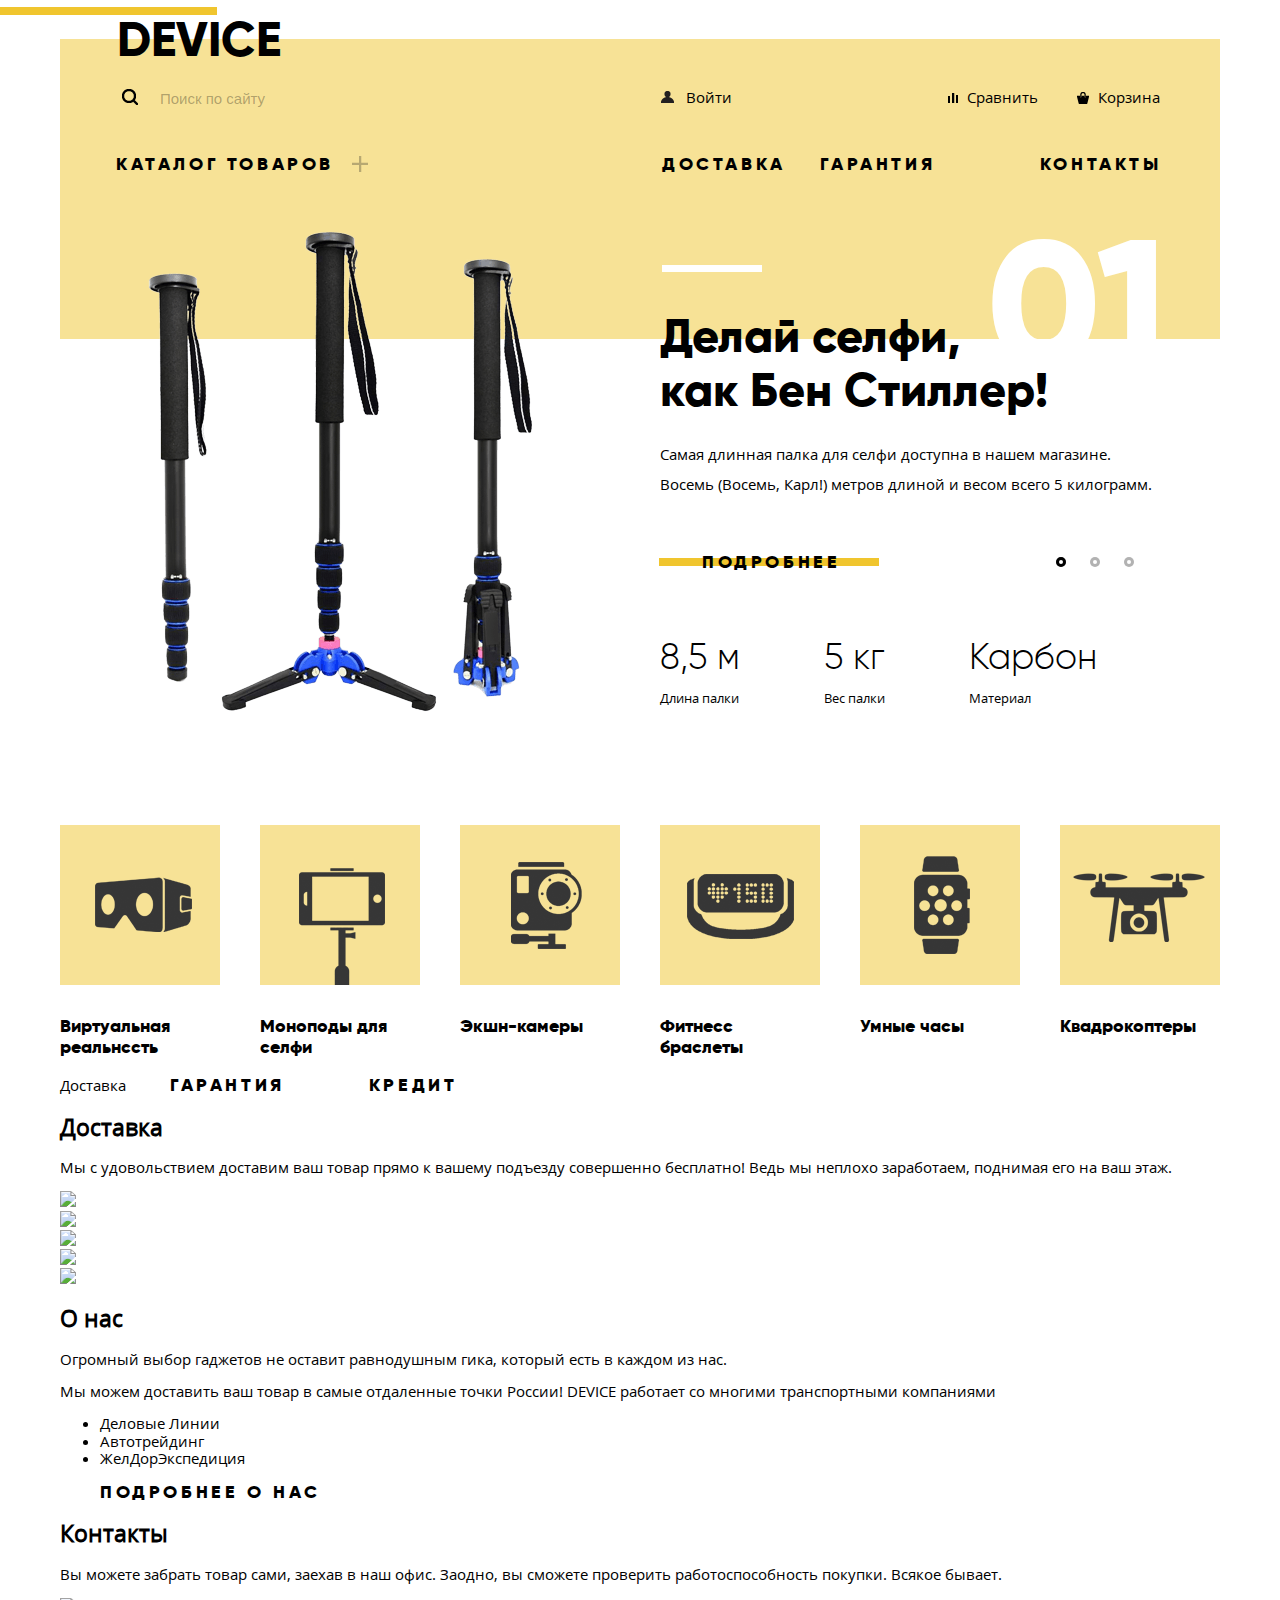
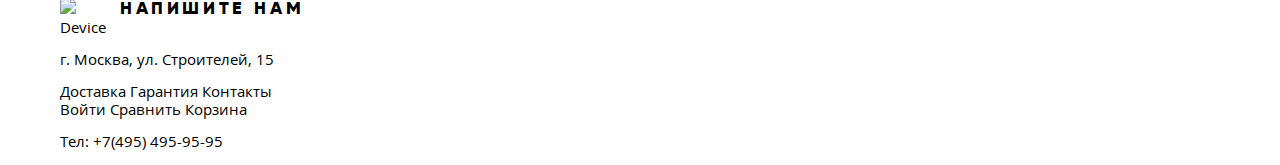
==== commit 8c5ecd37: "goods-categories-section done" ====
--- a/index.html
+++ b/index.html
@@ -143,32 +143,32 @@
     <div class="container">
         <section class="goods-categories clearfix">
             <div class="goods-categories-item">
-                <div class="item-img"></div>
+                <a class="item-img"></a>
                 <p>Виртуальная реальнссть</p>
             </div>
 
             <div class="goods-categories-item">
-                <div class="item-img"></div>
+                <a class="item-img"></a>
                 <p>Моноподы для селфи</p>
             </div>
 
             <div class="goods-categories-item">
-                <div class="item-img"></div>
+                <a class="item-img"></a>
                 <p>Экшн-камеры</p>
             </div>
 
             <div class="goods-categories-item">
-                <div class="item-img"></div>
+                <a class="item-img"></a>
                 <p>Фитнесс браслеты</p>
             </div>
 
             <div class="goods-categories-item">
-                <div class="item-img"></div>
+                <a class="item-img"></a>
                 <p>Умные часы</p>
             </div>
 
             <div class="goods-categories-item">
-                <div class="item-img"></div>
+                <a class="item-img"></a>
                 <p>Квадрокоптеры</p>
             </div>
         </section>
--- a/css/style.css
+++ b/css/style.css
@@ -549,12 +549,124 @@
     background-repeat: no-repeat;
 }
 
+
+
+
+
 /* -------------goods-categories
  */
+
 .goods-categories-item {
     float: left;
     width: 160px;
-}
+    margin-right: 40px;
+}
+
+.goods-categories-item:last-child {
+    margin-right: 0;
+}
+
+.item-img {
+    display: block;
+    width: 160px;
+    height: 160px;
+    background-color: #f7e296;
+    background-position: 50% 50%;
+    cursor: pointer;
+}
+
+.item-img::before {
+    position: absolute;
+    content: "";
+    width: 160px;
+    height: 160px;
+    background-repeat: no-repeat;
+}
+
+.goods-categories-item:nth-child(1) .item-img::before {
+    background-image: url("../img/spritesheet-2.png");
+    background-position: -217px 12px;
+}
+
+.goods-categories-item:nth-child(2) .item-img::before {
+    background-image: url("../img/spritesheet-2.png");
+    background-position: -390px 3px;
+}
+
+.goods-categories-item:nth-child(3) .item-img::before {
+    background-image: url("../img/spritesheet-2.png");
+    background-position: -544px -3px;
+}
+
+.goods-categories-item:nth-child(4) .item-img::before {
+    background-image: url("../img/spritesheet-2.png");
+    background-position: -719px 9px;
+}
+
+.goods-categories-item:nth-child(5) .item-img::before {
+    background-image: url("../img/spritesheet-2.png");
+    background-position: -879px -9px;
+}
+
+.goods-categories-item:nth-child(6) .item-img::before {
+    background-image: url("../img/spritesheet-2.png");
+    background-position: -27px 8px;
+}
+
+
+
+/*.goods-categories-item:nth-child(1) .item-img {*/
+    /*background-image: url("../img/popular-1.png");*/
+    /*background-repeat: no-repeat;*/
+/*}*/
+
+/*.goods-categories-item:nth-child(2) .item-img {*/
+    /*background-image: url("../img/popular-2.png");*/
+    /*background-repeat: no-repeat;*/
+    /*background-position: 50% 99%;*/
+/*}*/
+
+/*.goods-categories-item:nth-child(3) .item-img {*/
+    /*background-image: url("../img/popular-3.png");*/
+    /*background-repeat: no-repeat;*/
+/*}*/
+
+/*.goods-categories-item:nth-child(4) .item-img {*/
+    /*background-image: url("../img/popular-4.png");*/
+    /*background-repeat: no-repeat;*/
+/*}*/
+
+/*.goods-categories-item:nth-child(5) .item-img {*/
+    /*background-image: url("../img/popular-5.png");*/
+    /*background-repeat: no-repeat;*/
+/*}*/
+
+/*.goods-categories-item:nth-child(6) .item-img {*/
+    /*background-image: url("../img/poppular-6.png");*/
+    /*background-repeat: no-repeat;*/
+/*}*/
+
+.goods-categories p {
+    font-family: "Gilroy", "Verdana", sans-serif;
+    font-weight: 900;
+    font-size: 18px;
+    margin-top: 31px;
+}
+
+/* ------------------- hover and focus
+                       states
+
+ */
+
+.item-img:hover {
+    background-color: #f0c52e;
+}
+
+.item-img:active::before {
+    opacity: 0.3;
+}
+
+
 
 
 /* --------------------- catalog.html ------------------- */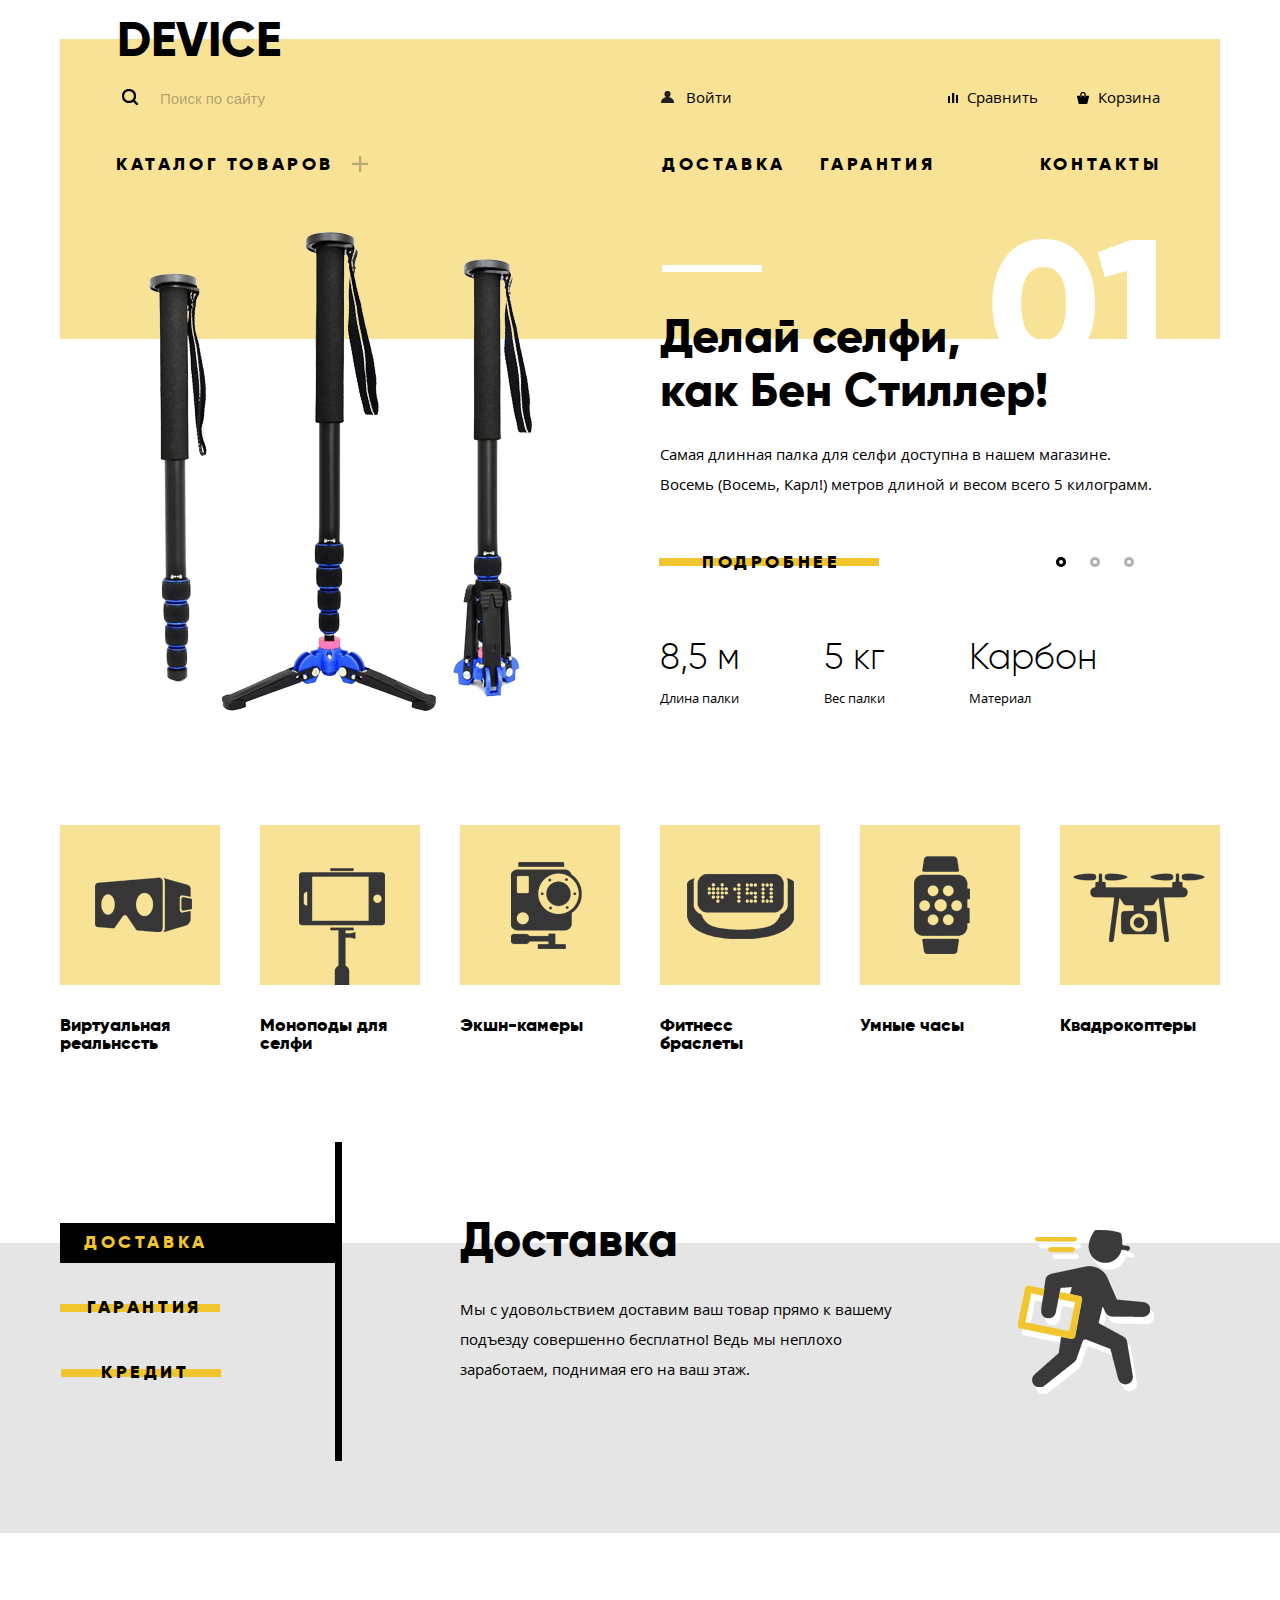
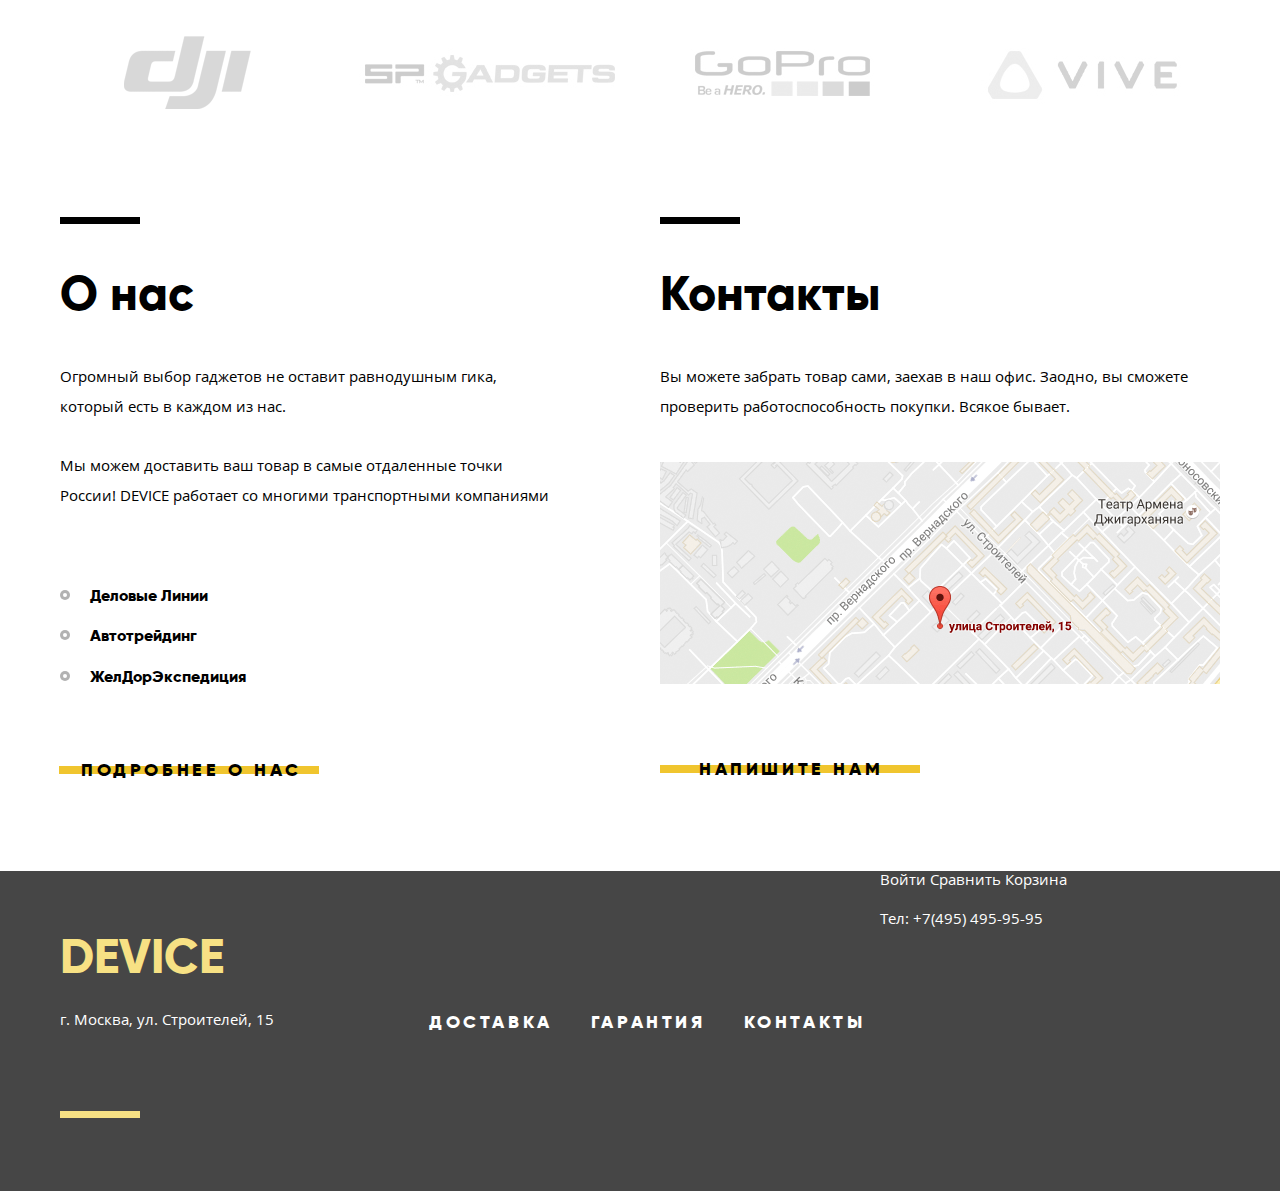
==== commit f5a66e0d: "making footer" ====
--- a/index.html
+++ b/index.html
@@ -9,7 +9,7 @@
 <body>
 <header>
     <div class="container">
-        <a class="device-logo-header">Device</a>
+        <a class="device-logo">Device</a>
         <div class="header-orange-background clearfix">
             <div class="top-nav clearfix">
                 <nav class="nav-left">
@@ -69,7 +69,7 @@
                     </div>
                     <div class="slide-description">
                         <b class="slide-number">01</b>
-                        <h2>Делай селфи, <br>
+                        <h2 class="header-text">Делай селфи, <br>
                             как Бен Стиллер!</h2>
                         <p>Самая длинная палка для селфи доступна в нашем магазине.<br>
                             Восемь (Восемь, Карл!) метров длиной и весом всего 5 килограмм.</p>
@@ -173,33 +173,52 @@
             </div>
         </section>
     </div>
-    <section class="delivery">
+    <section class="bottom-slider clearfix">
         <div class="container">
-            <div class="delivery-left-column">
-                <a>Доставка</a>
-                <a class="button">Гарантия</a>
-                <a class="button">Кредит</a>
-            </div>
-            <div class="delivery-right-column">
-                <h2>Доставка</h2>
-                <p>Мы с удовольствием доставим ваш товар прямо к вашему подъезду совершенно бесплатно! Ведь мы неплохо
-                    заработаем, поднимая его на ваш этаж.</p>
-                <img width="" height="" src="#">
+            <input type="radio" name="toggle-2" id="delivery" checked>
+            <input type="radio" name="toggle-2" id="guarantee">
+            <input type="radio" name="toggle-2" id="credit">
+            <div class="bottom-slider-controls">
+                <label for="delivery">Доставка</label>
+                <label for="guarantee">Гарантия</label>
+                <label for="credit">Кредит</label>
+            </div>
+            <div class="bottom-slides">
+                <div class="bottom-slide">
+                    <h2 class="header-text">Доставка</h2>
+                    <p>Мы с удовольствием доставим ваш товар прямо к вашему подъезду совершенно бесплатно! Ведь мы
+                        неплохо
+                        заработаем, поднимая его на ваш этаж.</p>
+                    <div class="bottom-slide-image delivery"></div>
+                </div>
+                <div class="bottom-slide">
+                    <h2>Гарантия</h2>
+                    <p>Если из-за возгарания купленного у нас товара у вас сгорит дом — не переживайте, мы выдадим вам
+                        новый.
+                        Товар, не дом, конечно же.</p>
+                    <div class="bottom-slide-image guarantee"></div>
+                </div>
+                <div class="bottom-slide">
+                    <h2>Кредит</h2>
+                    <p>Залезть в долговую яму стало проще! Кредитные консультанты подберут для вас наиболее выгодные
+                        условия кредита. Выгодные для нашего банка, разумеется.</p>
+                    <div class="bottom-slide-image credit"></div>
+                </div>
             </div>
         </div>
     </section>
     <section class="brands">
-        <div class="container">
-            <div class="brand-item"><img src="#" width="" height=""></div>
-            <div class="brand-item"><img src="#" width="" height=""></div>
-            <div class="brand-item"><img src="#" width="" height=""></div>
-            <div class="brand-item"><img src="#" width="" height=""></div>
+        <div class="container clearfix">
+            <a class="brand-item"></a>
+            <a class="brand-item"></a>
+            <a class="brand-item"></a>
+            <a class="brand-item"></a>
         </div>
     </section>
     <section class="about-and-contacts">
-        <div class="container">
+        <div class="container clearfix">
             <div class="about">
-                <h2>О нас</h2>
+                <h2 class="header-text">О нас</h2>
                 <p>Огромный выбор гаджетов не оставит равнодушным гика, который есть в каждом из нас.</p>
                 <p>Мы можем доставить ваш товар в самые отдаленные точки России! DEVICE работает со многими
                     транспортными компаниями</p>
@@ -211,13 +230,13 @@
                 <a class="button">Подробнее о нас</a>
             </div>
             <div class="contacts">
-                <h2>Контакты</h2>
+                <h2 class="header-text">Контакты</h2>
                 <p>
                     Вы можете забрать товар сами, заехав в наш офис. Заодно, вы сможете проверить работоспособность
                     покупки.
                     Всякое бывает.
                 </p>
-                <img width="" height="" src="#">
+                <img width="560" height="222" src="img/map.png">
                 <a class="button">Напишите нам</a>
             </div>
         </div>
@@ -226,7 +245,7 @@
 <footer>
     <div class="container">
         <div class="footer-left">
-            <a class="device-logo-footer">Device</a>
+            <a class="device-logo">Device</a>
             <p>г. Москва, ул. Строителей, 15</p>
         </div>
         <div class="footer-center">
--- a/css/style.css
+++ b/css/style.css
@@ -1,4 +1,5 @@
-/* --------------------- general ------------------- */
+/*!* --------------------- general ------------------- *!*/
+
 
 @font-face {
     font-family: "Gilroy";
@@ -72,6 +73,16 @@
     color: rgba(0,0,0, .3);
 }
 
+.header-text {
+    font-family: "Gilroy", "Verdana", sans-serif;
+    font-size: 48px;
+    font-weight: 800;
+}
+
+p {
+    line-height: 2em;
+}
+
 /* --------------------- header ------------------- */
 header a {
     color: black;
@@ -87,7 +98,7 @@
     margin-top: -16px;
 }
 
-.device-logo-header {
+.device-logo {
     font-family: "Gilroy", "Verdana", sans-serif;
     font-size: 48px;
     font-weight: 800;
@@ -368,6 +379,69 @@
     display: inline-block;
     background-color: black;
     color: rgba(255,255,255, 0.3);
+}
+
+/* ---------------------- footer
+
+ */
+
+
+footer {
+    position: relative;
+    margin-top: 90px;
+    background-color: #464646;
+    height: 320px;
+    color: white;
+}
+
+footer .device-logo {
+    position: relative;
+    color: #f7e184;
+    top: 58px;
+    left: 0;
+}
+
+.footer-left {
+    float: left;
+    width: 220px;
+}
+
+.footer-left p {
+    position: relative;
+    top: 63px;
+}
+
+.footer-left p::after {
+    position: absolute;
+    content: "";
+    width: 80px;
+    height: 7px;
+    background-color: #f7e184;
+    left: 0;
+    top: 107px;
+}
+
+.footer-center {
+    float: left;
+    width: 500px;
+}
+
+.footer-right {
+    float: right;
+    width: 340px;
+}
+
+.footer-center a {
+    position: relative;
+    top: 141px;
+    left: 149px;
+    margin-right: 34px;
+    font-family: "Gilroy", Verdana, sans-serif;
+    font-size: 18px;
+    letter-spacing: 0.2em;
+    font-weight: 800;
+    text-transform: uppercase;
+    cursor: pointer;
 }
 
 
@@ -613,44 +687,12 @@
     background-position: -27px 8px;
 }
 
-
-
-/*.goods-categories-item:nth-child(1) .item-img {*/
-    /*background-image: url("../img/popular-1.png");*/
-    /*background-repeat: no-repeat;*/
-/*}*/
-
-/*.goods-categories-item:nth-child(2) .item-img {*/
-    /*background-image: url("../img/popular-2.png");*/
-    /*background-repeat: no-repeat;*/
-    /*background-position: 50% 99%;*/
-/*}*/
-
-/*.goods-categories-item:nth-child(3) .item-img {*/
-    /*background-image: url("../img/popular-3.png");*/
-    /*background-repeat: no-repeat;*/
-/*}*/
-
-/*.goods-categories-item:nth-child(4) .item-img {*/
-    /*background-image: url("../img/popular-4.png");*/
-    /*background-repeat: no-repeat;*/
-/*}*/
-
-/*.goods-categories-item:nth-child(5) .item-img {*/
-    /*background-image: url("../img/popular-5.png");*/
-    /*background-repeat: no-repeat;*/
-/*}*/
-
-/*.goods-categories-item:nth-child(6) .item-img {*/
-    /*background-image: url("../img/poppular-6.png");*/
-    /*background-repeat: no-repeat;*/
-/*}*/
-
 .goods-categories p {
     font-family: "Gilroy", "Verdana", sans-serif;
     font-weight: 900;
     font-size: 18px;
     margin-top: 31px;
+    line-height: 1em;
 }
 
 /* ------------------- hover and focus
@@ -667,6 +709,295 @@
 }
 
 
+/* ------------------- bottom-slider
+*/
+
+.bottom-slider {
+    background-color: #e5e5e5;
+    margin-bottom: 91px;
+    margin-top: 173px;
+    position: relative;
+    height: 290px;
+}
+
+
+.bottom-slider input[type=radio] {
+    position: absolute;
+    opacity: 0;
+}
+
+.bottom-slider-controls {
+    float: left;
+    position: relative;
+    width: 283px;
+    height: 229px;
+    top: -101px;
+    left: -8px;
+    padding-top: 90px;
+    border-right: 7px solid black;
+    z-index: 5;
+}
+
+.bottom-slider-controls label {
+    position: relative;
+    display: block;
+    margin-bottom: 50px;
+    padding: 0 40px;
+    font-family: "Gilroy", "Verdana", sans-serif;
+    font-size: 18px;
+    font-weight: 800;
+    text-transform: uppercase;
+    letter-spacing: 0.2em;
+    cursor: pointer;
+}
+
+.bottom-slider-controls label::after {
+    position: absolute;
+    top: 7px;
+    left: 16px;
+    content: "";
+    width: 160px;
+    height: 8px;
+    background-color: #f0c52e;
+    z-index: -1;
+}
+
+.bottom-slider-controls label:hover::after {
+    height: 40px;
+    top: -9px;
+}
+
+
+#delivery:checked ~ .bottom-slider-controls label[for="delivery"]::after,
+#guarantee:checked ~ .bottom-slider-controls label[for="guarantee"]::after,
+#credit:checked ~ .bottom-slider-controls label[for="credit"]::after {
+    position: absolute;
+    top: -9px;
+    color: #f7e184;
+    background-color: black;
+    width:275px;
+    height: 40px;
+    z-index: -2;
+}
+
+#delivery:checked ~ .bottom-slider-controls label[for="delivery"],
+#guarantee:checked ~ .bottom-slider-controls label[for="guarantee"],
+#credit:checked ~ .bottom-slider-controls label[for="credit"] {
+    color: #f0c52e;
+}
+
+.bottom-slide {
+    display: none;
+    float: right;
+    width: 700px;
+    max-height: 300px;
+}
+
+#delivery:checked ~ .bottom-slides .bottom-slide:nth-child(1),
+#guarantee:checked ~ .bottom-slides .bottom-slide:nth-child(2),
+#credit:checked ~ .bottom-slides .bottom-slide:nth-child(3) {
+    display: block;
+}
+
+.bottom-slide-image {
+    position: relative;
+    bottom: 275px;
+    right: 60px;
+    float: right;
+    width: 200px;
+    height: 225px;
+}
+
+.delivery {
+    background-image: url("../img/spritesheet-3.png");
+    background-repeat: no-repeat;
+    background-position: -218px -18px;
+}
+
+.guarantee {
+    background-image: url("../img/spritesheet-3.png");
+    background-repeat: no-repeat;
+    background-position: -480px -18px;
+    bottom: 302px;
+    left: 5px;
+    right: 49px;
+}
+
+.credit {
+    background-image: url("../img/spritesheet-3.png");
+    background-repeat: no-repeat;
+    background-position: -10px -18px;
+    bottom: 302px;
+}
+
+.bottom-slide p {
+    position: relative;
+    right: 60px;
+    bottom: 84px;
+    width: 460px;
+    line-height: 2em;
+}
+
+.bottom-slide h2 {
+    position: relative;
+    right: 60px;
+    bottom: 71px;
+    font-family: "Gilroy", "Verdana", sans-serif;
+    font-size: 48px;
+    font-weight: 800;
+}
+
+label[for=delivery] {
+    left: -8px;
+}
+
+label[for=guarantee] {
+    left: -5px;
+    top: -6px;
+}
+
+label[for=credit] {
+    left: 9px;
+    top: -11px;
+}
+
+label[for=guarantee]::after {
+    left: 13px;
+}
+
+label[for=credit]::after {
+    left: 0;
+}
+
+/* ------------------- brands section
+
+ */
+
+.brand-item {
+    float: left;
+    width: 260px;
+    height: 90px;
+    margin-right: 39px;
+    background-image: url("../img/spritesheet-4.png");
+    cursor: pointer;
+}
+
+.brand-item:nth-child(1) {
+    background-position: -40px -40px;
+}
+
+.brand-item:nth-child(2) {
+    background-position: -380px -40px;
+}
+
+.brand-item:nth-child(3) {
+    background-position: -720px -40px;
+}
+
+.brand-item:nth-child(4) {
+    background-position: -1060px -40px;
+    margin-right: 0;
+}
+
+.brand-item:hover {
+    background-image: url("../img/spritesheet-5.png");
+}
+
+
+
+
+/* ----------------- about-and-contacts
+                     section
+ */
+
+.about-and-contacts {
+    position: relative;
+    margin-top: 112px;
+}
+
+.about {
+    float: left;
+    width: 490px;
+}
+
+.contacts {
+    float: right;
+    width: 560px;
+}
+
+.about-and-contacts h2::before {
+    position: absolute;
+    content: "";
+    top: -9px;
+    width: 80px;
+    height: 7px;
+    background-color: black;
+}
+
+.about p:nth-of-type(1) {
+    margin-bottom: 29px;
+}
+
+.about-and-contacts .button {
+    position: relative;
+}
+
+.about ul {
+    position: relative;
+    padding: 0;
+    padding-left: 30px;
+    margin: 0;
+    margin-top: 77px;
+    margin-bottom: 74px;
+    list-style: none;
+    font-family: "Gilroy", "Verdana", sans-serif;
+    font-size: 16px;
+    font-weight: 900;
+}
+
+.about li {
+    position: relative;
+    margin-bottom: 22px;
+}
+
+.about li::before {
+    position: absolute;
+    left: -30px;
+    top: 3px;
+    content: "";
+    width: 4px;
+    height: 4px;
+    background: white;
+    border: 3px solid rgba(0,0,0, .3);
+    border-radius: 50%;
+}
+
+.about-and-contacts .button {
+    left: -19px;
+}
+
+.about-and-contacts .button::after {
+    width: 260px;
+    left: 18px;
+}
+
+.contacts .button {
+    left: -1px;
+}
+
+.contacts .button::after {
+    left: 1px;
+}
+
+.contacts img {
+    margin-bottom: 72px;
+    margin-top: 26px;
+}
+
+
+
+
+
 
 
 /* --------------------- catalog.html ------------------- */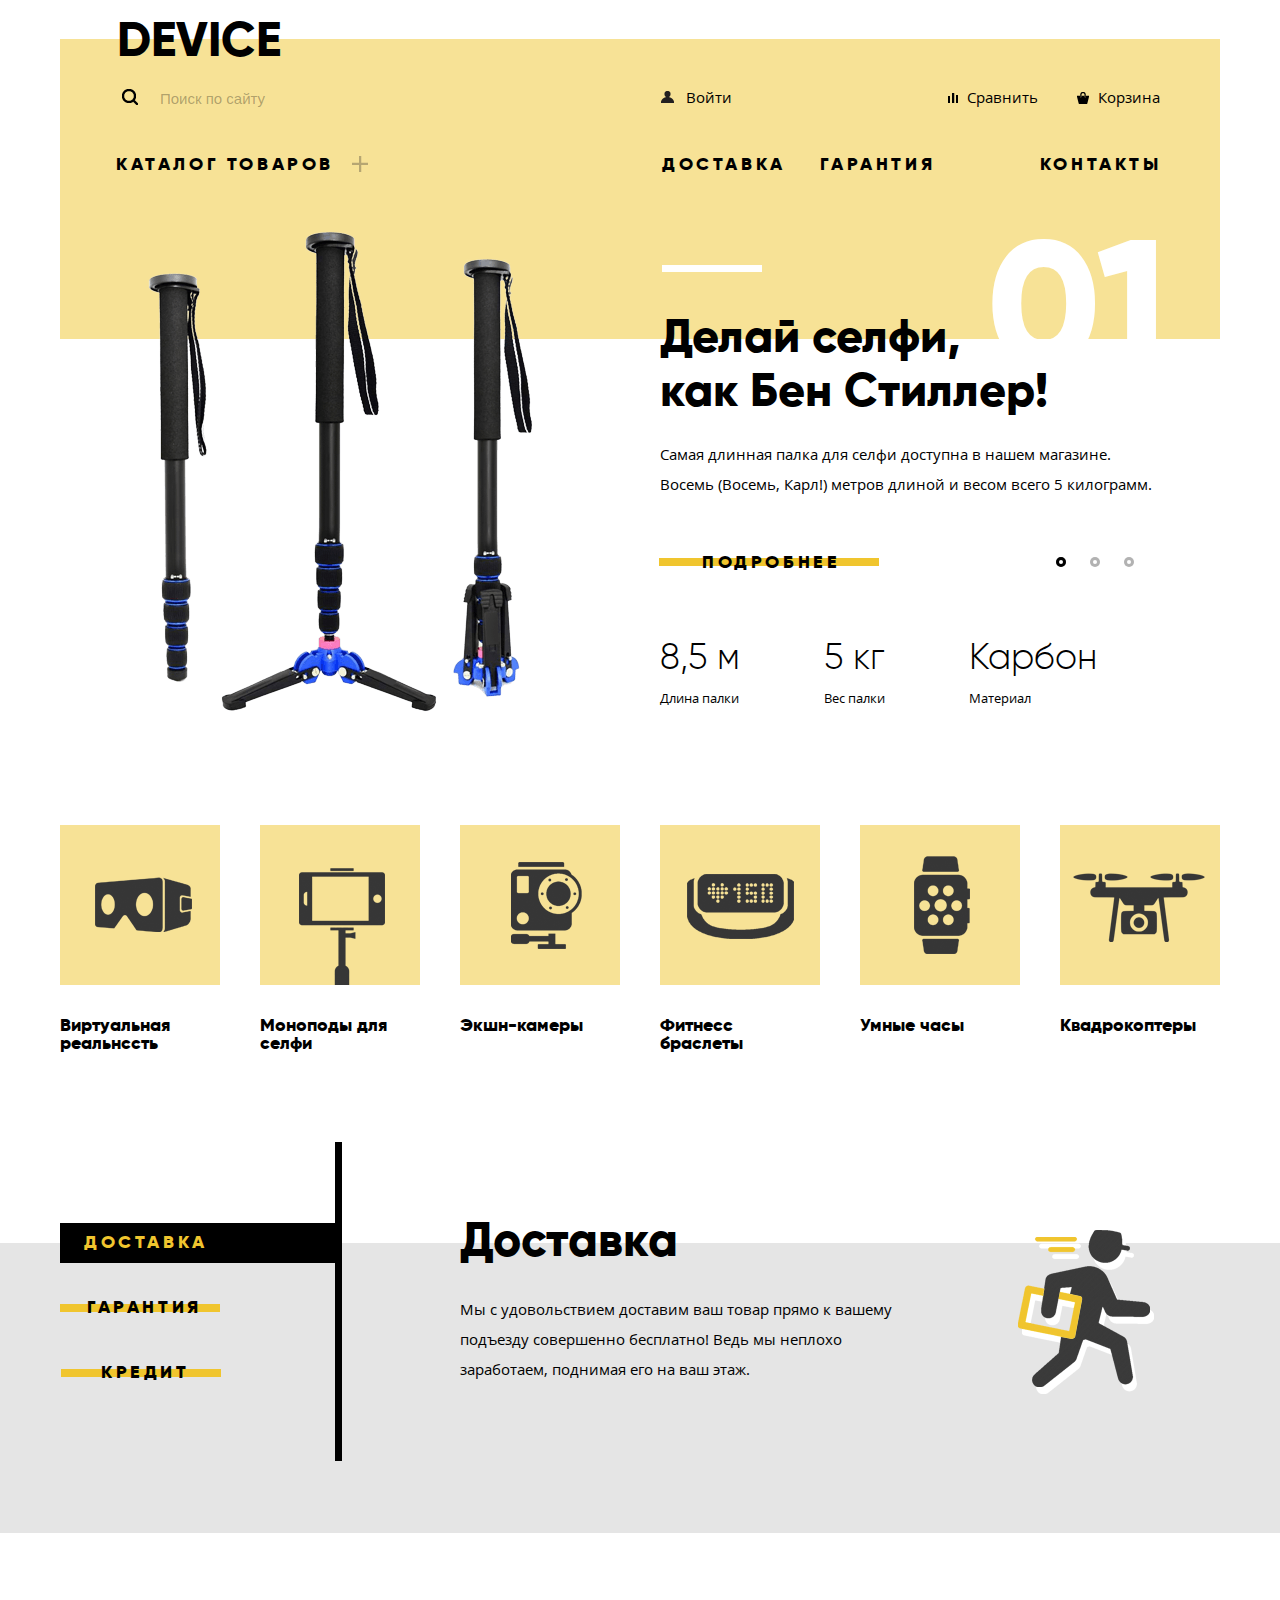
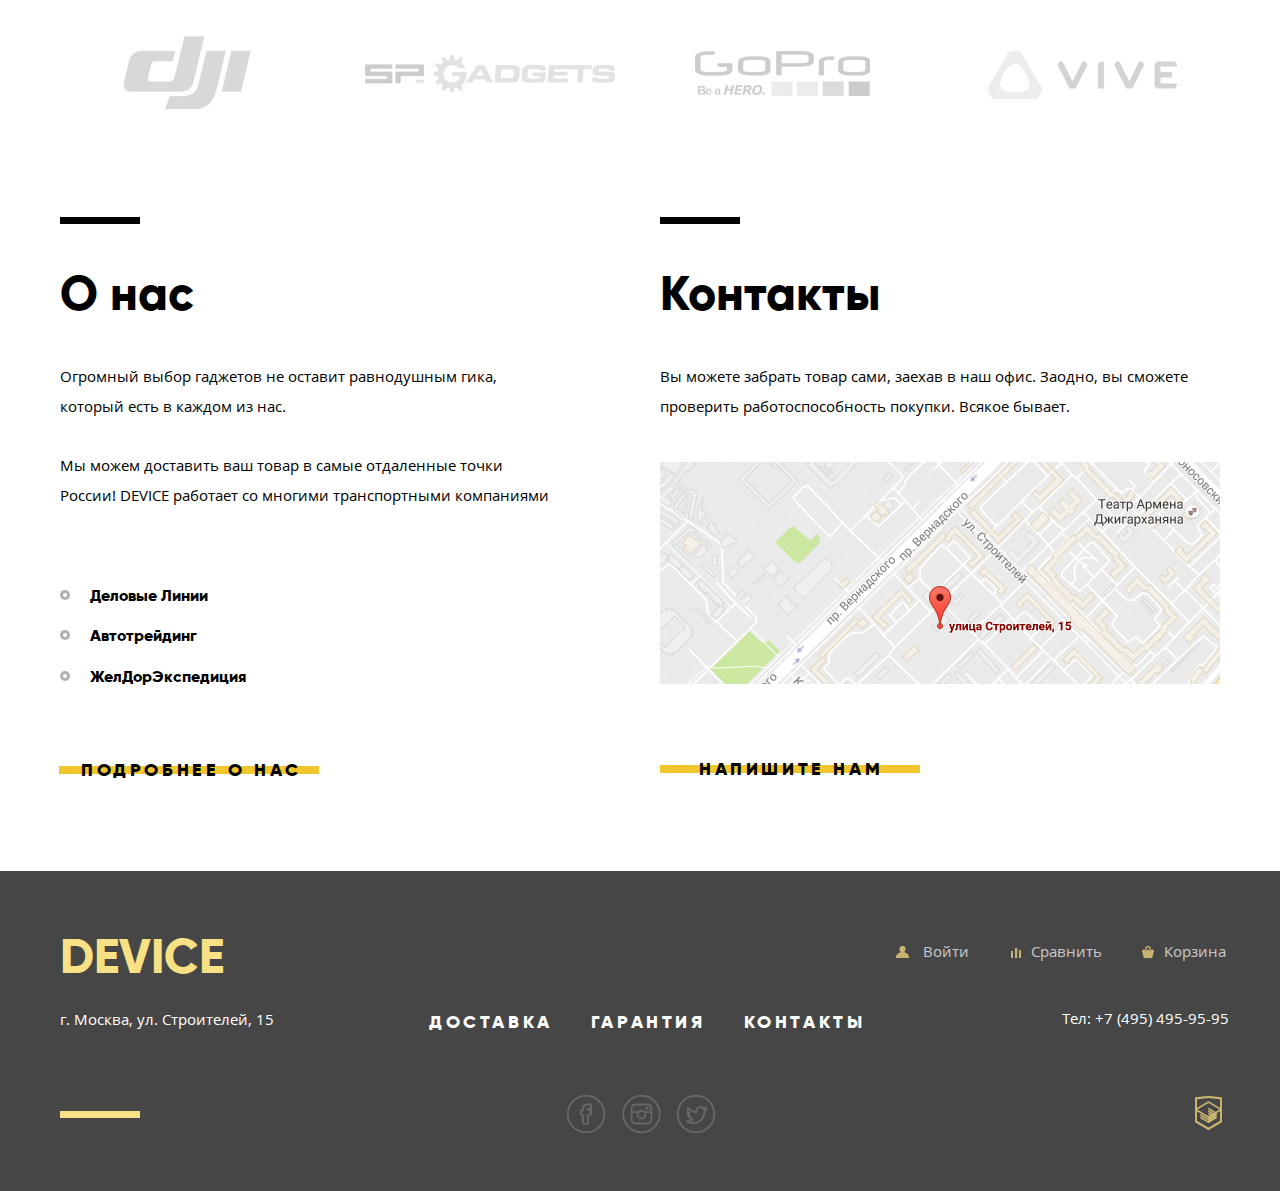
==== commit 123f691b: "finished index.html" ====
--- a/index.html
+++ b/index.html
@@ -32,15 +32,15 @@
                     <nav class="dropdown-menu">
                         <ul>
                             <li><a href="#">Виртуальная реальность</a></li>
-                            <li><a href="#">Фитнесс-браслеты</a></li>
+                            <li><a href="#">Моноподы для селфи</a></li>
+                            <li><a href="#">Экшн-камеры</a></li>
+                        </ul>
+                        <ul>
+                            <li><a href="#">Фитнес-браслеты</a></li>
+                            <li><a href="#">Умные часы</a></li>
+                        </ul>
+                        <ul>
                             <li><a href="#">Квадрокоптеры</a></li>
-                        </ul>
-                        <ul>
-                            <li><a href="#">Моноподы для селфи</a></li>
-                            <li><a href="#">Умные часы</a></li>
-                        </ul>
-                        <ul>
-                            <li><a href="#">Экшн-камеры</a></li>
                         </ul>
                     </nav>
                 </nav>
@@ -52,7 +52,6 @@
                     </div>
                 </nav>
             </div>
-
         </div>
         <section class="slider clearfix">
             <input type="radio" id="btn-1" name="toggle" checked>
@@ -245,7 +244,7 @@
 <footer>
     <div class="container">
         <div class="footer-left">
-            <a class="device-logo">Device</a>
+            <a href="#" class="device-logo">Device</a>
             <p>г. Москва, ул. Строителей, 15</p>
         </div>
         <div class="footer-center">
@@ -259,11 +258,11 @@
             </div>
         </div>
         <div class="footer-right">
-            <a>Войти</a>
-            <a>Сравнить</a>
-            <a>Корзина</a>
-            <p class="footer-tel">Тел: +7(495) 495-95-95 </p>
-            <a class="footer-logo"></a>
+            <a href="#">Войти</a>
+            <a href="#">Сравнить</a>
+            <a href="#">Корзина</a>
+            <p class="footer-tel">Тел: +7 (495) 495-95-95 </p>
+            <a href="#" class="footer-logo"></a>
         </div>
     </div>
 </footer>
--- a/css/style.css
+++ b/css/style.css
@@ -109,6 +109,14 @@
     z-index: 10;
 }
 
+.device-logo:hover {
+    color: #464646;
+}
+
+.device-logo:active {
+    color: #666666;
+}
+
 .nav-left {
     float: left;
     width: 502px;
@@ -243,8 +251,8 @@
 .dropdown-menu {
     position: absolute;
     top: 145px;
-    left: 15px;
-    width: 1120px;
+    left: 0;
+    width: 1160px;
     height: 154px;
     display: none;
 
@@ -267,8 +275,10 @@
     content: '';
     width: 26px;
     height: 26px;
-    background-image: url("../img/spritesheet.png");
-    background-position: -20px -231px;
+    background-image: url("../img/plus.png");
+    background-repeat: no-repeat;
+    opacity: 0.3;
+    /*background-position: -20px -231px;*/
     cursor: pointer
 }
 
@@ -276,11 +286,25 @@
     display: block;
 }
 
-.dropdown-menu li {
+.dropdown-menu ul {
     margin: 0;
     padding: 0;
+    margin-right: 21px;
+    margin-left: 50px;
+    margin-top: 20px;
+    width: 189px;
+    float: left;
+}
+
+
+.dropdown-menu li {
+    margin-bottom: 20px;
     list-style: none;
     display: inline-block;
+}
+
+.dropdown-menu ul:last-of-type {
+    margin-left: -14px;
 }
 
 .dropdown-menu a {
@@ -337,13 +361,16 @@
     opacity: 0.3;
 }
 
+.dropdown-link:hover {
+    opacity: 0.6;
+}
+
 .dropdown-link:active {
-    color: rgba(0,0,0, 0.3);
-}
-
-.dropdown-link:hover,
-.dropdown-link:hover::after {
-    opacity: 0.6;
+    opacity: 0.3;
+}
+
+.dropdown-link:active::after {
+    opacity: 0.2;
 }
 
 
@@ -399,6 +426,15 @@
     color: #f7e184;
     top: 58px;
     left: 0;
+    text-decoration: none;
+}
+
+footer .device-logo:hover {
+    color: #f0c52e;
+}
+
+footer .device-logo:focus {
+    color: rgba(240, 197, 46, 0.3);
 }
 
 .footer-left {
@@ -428,7 +464,7 @@
 
 .footer-right {
     float: right;
-    width: 340px;
+    width: 371px;
 }
 
 .footer-center a {
@@ -444,6 +480,120 @@
     cursor: pointer;
 }
 
+.footer-center a:hover {
+    opacity: 0.6;
+}
+
+.footer-center a:active {
+    opacity: 0.3;
+}
+
+.footer-soc-buttons {
+    position: relative;
+    top: 63px;
+    left: 138px;
+}
+
+.footer-soc-buttons a {
+    display: inline-block;
+    margin-right: 1px;
+    width: 50px;
+    height: 50px;
+    background-image: url("../img/spritesheet-6.png");
+    opacity: 0.3;
+}
+
+.footer-soc-buttons a:hover {
+    opacity: 1;
+}
+
+.footer-soc-buttons a:focus {
+    opacity: 0.1;
+}
+
+.footer-soc-buttons a:nth-of-type(1) {
+    background-position: -122px -20px;
+}
+
+.footer-soc-buttons a:nth-of-type(2) {
+    background-position: -335px -20px;
+}
+
+.footer-soc-buttons a:nth-of-type(3) {
+    background-position: -414px -20px;
+}
+
+.footer-right a {
+    margin-right: 58px;
+    position: relative;
+    left: 74px;
+    top: 72px;
+    opacity: 0.7;
+    text-decoration: none;
+    color: white;
+}
+
+.footer-right a:hover {
+    opacity: 1;
+}
+
+.footer-right a:focus {
+    opacity: 0.3;
+}
+
+.footer-right a:nth-of-type(1)::before {
+    position: absolute;
+    top: 5px;
+    left: -27px;
+    content: '';
+    width: 26px;
+    height: 26px;
+    background-image: url("../img/spritesheet-6.png");
+    background-position: -492px -20px;
+}
+
+.footer-right a:nth-of-type(2)::before {
+    position: absolute;
+    top: 7px;
+    left: -20px;
+    content: '';
+    width: 26px;
+    height: 26px;
+    background-image: url("../img/spritesheet-6.png");
+    background-position: -72px -20px;
+}
+
+.footer-right a:nth-of-type(3)::before {
+    position: absolute;
+    top: 5px;
+    left: -22px;
+    content: '';
+    width: 26px;
+    height: 26px;
+    background-image: url("../img/spritesheet-6.png");
+    background-position: -20px -20px;
+}
+
+.footer-right a:nth-of-type(3) {
+    margin-right: 0;
+}
+
+.footer-right p {
+    position: relative;
+    top: 100px;
+    left: 213px;
+}
+
+.footer-right .footer-logo {
+    display: block;
+    position: relative;
+    top: 148px;
+    left: 346px;
+    width: 30px;
+    height: 40px;
+    background-image: url("../img/spritesheet-6.png");
+    background-position: -201px -20px;
+}
 
 
 /* --------------------- index.html ------------------- */
@@ -463,6 +613,7 @@
     position: relative;
     bottom: 137px;
     z-index: 100;
+    height: 486px;
 }
 
 .slide-image {
@@ -1000,4 +1151,57 @@
 
 
 
-/* --------------------- catalog.html ------------------- */+/* --------------------- catalog.html ------------------- */
+
+.catalog-page .header-orange-background {
+    padding-bottom: 51px;
+}
+
+.breadcrumbs {
+    margin-bottom: 30px;
+    margin-left: 57px;
+}
+
+.breadcrumbs a {
+    position: relative;
+    margin-right: 43px;
+    left: 2px;
+    bottom: 7px;
+    /*opacity: 0.3;*/
+    color: rgba(0,0,0, .3);
+    cursor: pointer;
+}
+
+.breadcrumbs a::after {
+    position: absolute;
+    content: "";
+    top: 8px;
+    left: 77px;
+    height: 7px;
+    width: 4px;
+    background-image: url("../img/spritesheet.png");
+    background-position: -20px -184px;
+    /*opacity: 1;*/
+    color: rgba(0,0,0, 1);
+    cursor: default;
+}
+
+.breadcrumbs a:hover {
+    /*opacity: 0.6;*/
+    color: rgba(0,0,0, .6);
+
+}
+
+.breadcrumbs a:active {
+    /*opacity: 0.1;*/
+    color: rgba(0,0,0, .1);
+
+}
+
+.breadcrumbs a:nth-of-type(2)::after {
+    left: 140px;
+}
+
+.breadcrumbs a:nth-of-type(3)::after {
+    display: none;
+}
